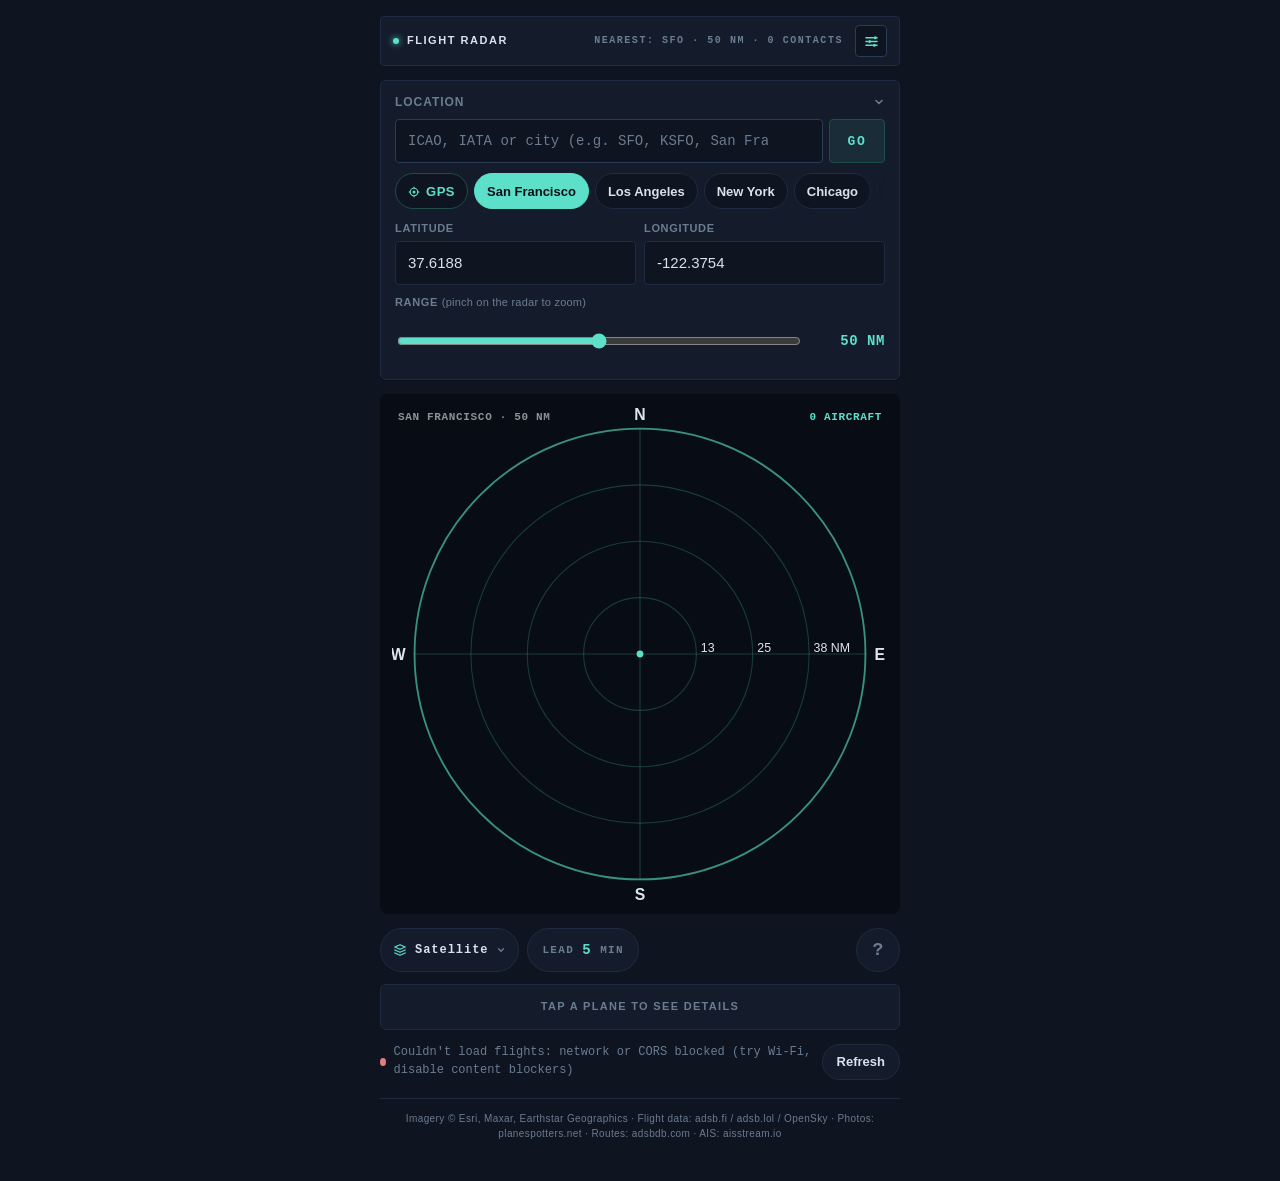
==== index.html @ 093e7295 "Lock viewport zoom on iOS Safari Add maximum-scale=1 and user-scalable=no to the viewport meta so iO" ====
<!doctype html>
<html lang="en">
<head>
  <meta charset="utf-8">
  <meta name="viewport" content="width=device-width, initial-scale=1, maximum-scale=1, user-scalable=no, viewport-fit=cover">
  <meta name="theme-color" content="#faf8f5">
  <meta name="apple-mobile-web-app-capable" content="yes">
  <meta name="apple-mobile-web-app-status-bar-style" content="default">
  <title>Flight Radar · Live ADS-B + AIS</title>
  <meta name="description" content="Dependency-free browser radar for live aircraft (ADS-B) and optional ship (AIS) traffic, rendered over satellite imagery. Mobile-first, no build step.">
  <link rel="stylesheet" href="app.css">
</head>
<body>
  <div id="previewBanner" class="preview-banner" hidden></div>
  <div class="app">
    <div class="tactical-strip">
      <span class="brand"><span class="dot" aria-hidden="true"></span>FLIGHT RADAR</span>
      <span class="readout" id="tacReadout">— · 0 NM · 0</span>
      <button type="button" id="settingsBtn" class="tac-icon" aria-label="Settings">
        <svg width="15" height="15" viewBox="0 0 16 16" fill="none" stroke="currentColor" stroke-width="1.4" stroke-linecap="round" aria-hidden="true">
          <line x1="2" y1="4" x2="10" y2="4"/>
          <line x1="13.5" y1="4" x2="14" y2="4"/>
          <circle cx="12" cy="4" r="1.6" fill="currentColor" stroke="none"/>
          <line x1="2" y1="8" x2="4" y2="8"/>
          <line x1="7.5" y1="8" x2="14" y2="8"/>
          <circle cx="6" cy="8" r="1.6" fill="currentColor" stroke="none"/>
          <line x1="2" y1="12" x2="9" y2="12"/>
          <line x1="12.5" y1="12" x2="14" y2="12"/>
          <circle cx="11" cy="12" r="1.6" fill="currentColor" stroke="none"/>
        </svg>
      </button>
    </div>
    <div id="settingsPanel" class="settings-panel" hidden>
      <h3>Settings</h3>
      <div class="setting-block">
        <label for="aisKeyInput">aisstream.io API key <span class="muted">(required for ship tracking)</span></label>
        <p class="setting-help">Ship tracking uses <a href="https://aisstream.io/apikeys" target="_blank" rel="noopener">aisstream.io</a>. Sign up (free, ~30 seconds), copy your key, and paste it here. The key is stored only in your browser (localStorage) and is only used to connect to aisstream directly.</p>
        <div class="setting-row">
          <input type="text" id="aisKeyInput" autocomplete="off" spellcheck="false" placeholder="Paste your aisstream.io key">
          <button type="button" id="aisKeySave" class="btn-primary">SAVE</button>
          <button type="button" id="aisKeyClear" class="btn-danger" hidden>CLEAR</button>
        </div>
        <div id="aisStatus" class="ais-status"></div>
        <div id="aisDiag" class="ais-diag" hidden></div>
        <p class="setting-help ais-diag-hint">If you see messages flowing but no ship markers, the subscribed bounding box may not match your map center — pan to a busy port (e.g. Rotterdam, Singapore, Houston) and wait ~30 s. aisstream's free tier only streams the bbox you subscribed to.</p>
      </div>
    </div>
    <div class="controls" id="controlsPanel">
      <button type="button" class="controls-header" id="controlsToggle" aria-expanded="true">
        <h2>Location</h2>
        <span class="chevron" aria-hidden="true">
          <svg width="12" height="12" viewBox="0 0 12 12" fill="none" stroke="currentColor" stroke-width="1.6" stroke-linecap="round" stroke-linejoin="round"><path d="M3 4.5l3 3 3-3"/></svg>
        </span>
      </button>
      <div class="controls-body" id="controlsBody">
      <div class="airport-search">
        <div class="airport-input-row">
          <div class="airport-input-wrap">
            <input type="search" id="airportInput" placeholder="ICAO, IATA or city (e.g. SFO, KSFO, San Francisco)" autocomplete="off" spellcheck="false" autocapitalize="characters">
            <button type="button" id="airportClear" class="apt-clear" hidden aria-label="Clear">×</button>
          </div>
          <button type="button" id="airportGo" class="apt-go">GO</button>
        </div>
        <div class="airport-dropdown" id="airportDropdown" hidden></div>
      </div>
      <div class="preset-row" id="presetRow"></div>
      <div class="coord-row">
        <div class="coord">
          <label for="latInput">Latitude</label>
          <input id="latInput" type="number" step="0.0001" min="-90" max="90" inputmode="decimal" autocomplete="off">
        </div>
        <div class="coord">
          <label for="lonInput">Longitude</label>
          <input id="lonInput" type="number" step="0.0001" min="-180" max="180" inputmode="decimal" autocomplete="off">
        </div>
      </div>
      <div class="range-row">
        <label for="rangeSlider">Range <span class="muted">(pinch on the radar to zoom)</span></label>
        <div class="range-slider-wrap">
          <input id="rangeSlider" type="range" min="0" max="100" step="1" value="50" aria-label="Radar range">
          <span class="range-val" id="rangeVal">50 NM</span>
        </div>
      </div>
      </div>
    </div>

    <div class="radar-card">
      <div class="radar-overlay">
        <span id="radarLoc">—</span>
        <span class="rcount"><span id="radarCount">0</span> aircraft</span>
      </div>
      <div class="radar-overlay tile-status-row"><span id="tileStatus" class="tile-status" hidden></span></div>
      <svg class="radar-svg" id="radar" viewBox="-110 -110 220 220" aria-label="Aircraft radar">
        <defs>
          <clipPath id="radarClip"><circle cx="0" cy="0" r="100"/></clipPath>
        </defs>
        <defs>
          <radialGradient id="vignetteGrad" cx="0" cy="0" r="155" gradientUnits="userSpaceOnUse">
            <stop offset="0" stop-color="#070c15" stop-opacity="0"/>
            <stop offset="0.645" stop-color="#070c15" stop-opacity="0"/>
            <stop offset="0.72" stop-color="#070c15" stop-opacity="0.45"/>
            <stop offset="1" stop-color="#070c15" stop-opacity="0.95"/>
          </radialGradient>
        </defs>
        <g id="tileLayer"></g>
        <g id="labelLayer"></g>
        <rect x="-110" y="-110" width="220" height="220" fill="url(#vignetteGrad)" style="pointer-events:none"/>
        <circle cx="0" cy="0" r="100" fill="none" stroke="var(--accent-dim)" stroke-width="0.8" style="pointer-events:none"/>
        <g id="radarGrid">
          <circle cx="0" cy="0" r="100" fill="none" stroke="var(--radar-ring)" stroke-width="0.8"/>
          <circle cx="0" cy="0" r="75" fill="none" stroke="var(--radar-grid)" stroke-width="0.5"/>
          <circle cx="0" cy="0" r="50" fill="none" stroke="var(--radar-grid)" stroke-width="0.5"/>
          <circle cx="0" cy="0" r="25" fill="none" stroke="var(--radar-grid)" stroke-width="0.5"/>
          <line x1="-100" y1="0" x2="100" y2="0" stroke="var(--radar-grid)" stroke-width="0.5"/>
          <line x1="0" y1="-100" x2="0" y2="100" stroke="var(--radar-grid)" stroke-width="0.5"/>
          <circle cx="0" cy="0" r="1.5" fill="var(--plane)"/>
          <text x="0" y="-104" text-anchor="middle" fill="var(--radar-label)" font-size="7" style="paint-order:stroke;stroke:rgba(7,12,21,0.85);stroke-width:1.2;stroke-linejoin:round" font-family="-apple-system, BlinkMacSystemFont, sans-serif" font-weight="700">N</text>
          <text x="104" y="2.5" text-anchor="start" fill="var(--radar-label)" font-size="7" style="paint-order:stroke;stroke:rgba(7,12,21,0.85);stroke-width:1.2;stroke-linejoin:round" font-family="-apple-system, BlinkMacSystemFont, sans-serif" font-weight="700">E</text>
          <text x="0" y="109" text-anchor="middle" fill="var(--radar-label)" font-size="7" style="paint-order:stroke;stroke:rgba(7,12,21,0.85);stroke-width:1.2;stroke-linejoin:round" font-family="-apple-system, BlinkMacSystemFont, sans-serif" font-weight="700">S</text>
          <text x="-104" y="2.5" text-anchor="end" fill="var(--radar-label)" font-size="7" style="paint-order:stroke;stroke:rgba(7,12,21,0.85);stroke-width:1.2;stroke-linejoin:round" font-family="-apple-system, BlinkMacSystemFont, sans-serif" font-weight="700">W</text>
          <text id="r1lbl" x="27" y="-1" fill="var(--radar-label)" font-size="5.5" style="paint-order:stroke;stroke:rgba(7,12,21,0.75);stroke-width:1;stroke-linejoin:round" font-family="-apple-system, BlinkMacSystemFont, sans-serif"></text>
          <text id="r2lbl" x="52" y="-1" fill="var(--radar-label)" font-size="5.5" style="paint-order:stroke;stroke:rgba(7,12,21,0.75);stroke-width:1;stroke-linejoin:round" font-family="-apple-system, BlinkMacSystemFont, sans-serif"></text>
          <text id="r3lbl" x="77" y="-1" fill="var(--radar-label)" font-size="5.5" style="paint-order:stroke;stroke:rgba(7,12,21,0.75);stroke-width:1;stroke-linejoin:round" font-family="-apple-system, BlinkMacSystemFont, sans-serif"></text>
        </g>
        <g id="trackLayer"></g>
        <g id="routeLayer"></g>
        <g id="vectorLayer"></g>
        <g id="planeLayer"></g>
        <g id="shipLayer"></g>
      </svg>
    </div>

    <div class="map-controls-row">
      <div class="map-layer-control" id="mapLayerControl">
        <button type="button" class="map-layer-pill" id="mapLayerPill" aria-expanded="false" aria-haspopup="listbox" aria-label="Map layer">
          <span class="mlp-icon" aria-hidden="true">
            <svg width="14" height="14" viewBox="0 0 16 16" fill="none" stroke="currentColor" stroke-width="1.4" stroke-linejoin="round" stroke-linecap="round"><path d="M2 4.6l6-2.6 6 2.6-6 2.6z"/><path d="M2 8l6 2.6 6-2.6"/><path d="M2 11.4l6 2.6 6-2.6"/></svg>
          </span>
          <span class="mlp-label" id="mapLayerLabel">Satellite</span>
          <span class="mlp-caret" aria-hidden="true">
            <svg width="10" height="10" viewBox="0 0 12 12" fill="none" stroke="currentColor" stroke-width="1.6" stroke-linecap="round" stroke-linejoin="round"><path d="M3 4.5l3 3 3-3"/></svg>
          </span>
        </button>
        <div class="map-layer-dropdown" id="mapLayerDropdown" hidden role="listbox">
          <button type="button" class="map-layer-option" data-map-layer="satellite" role="option">Satellite</button>
          <button type="button" class="map-layer-option" data-map-layer="sectional" role="option">VFR Sectional</button>
          <button type="button" class="map-layer-option" data-map-layer="vfr-terminal" role="option">VFR Terminal</button>
          <button type="button" class="map-layer-option" data-map-layer="ifr-low" role="option">IFR Low</button>
          <button type="button" class="map-layer-option" data-map-layer="ifr-high" role="option">IFR High</button>
        </div>
      </div>

      <div class="lead-pill" id="leadPill" data-state="collapsed">
        <button type="button" class="lp-collapsed" id="leadPillTrigger" aria-expanded="false" aria-label="Lead projection length">
          <span class="lp-kw">LEAD</span>
          <span class="lp-val" id="leadPillValue">1</span>
          <span class="lp-unit">MIN</span>
        </button>
        <div class="lp-expanded" id="leadPicker" role="group" aria-label="Lead projection length">
          <span class="lp-kw">LEAD</span>
          <button type="button" class="lp-opt sel-trend-btn" data-trend-min="1" aria-label="Lead 1 min">1</button>
          <button type="button" class="lp-opt sel-trend-btn" data-trend-min="2" aria-label="Lead 2 min">2</button>
          <button type="button" class="lp-opt sel-trend-btn" data-trend-min="5" aria-label="Lead 5 min">5</button>
          <span class="lp-unit">MIN</span>
        </div>
      </div>

      <button type="button" class="legend-icon" id="legendToggle" aria-expanded="false" aria-label="Toggle legend">?</button>
    </div>

    <div class="legend" id="legend">
      <div class="legend-body">
        <div class="lg-row"><span class="lg-swatch" style="background:#5ce0ca"></span><span class="lg-k">Trail</span><span class="lg-v">Actual flown path (up to ~1 hr of live + historical)</span></div>
        <div class="lg-row"><span class="lg-swatch" style="background:#6eff9a"></span><span class="lg-k">Lead</span><span class="lg-v">Projected position in 1 / 2 / 5 min at current speed &amp; heading · tap the LEAD pill below the radar to change</span></div>
        <div class="lg-row"><span class="lg-swatch dashed" style="color:#ff4ddb"></span><span class="lg-k">Route</span><span class="lg-v">Filed flight plan: origin → current → destination</span></div>
        <div class="lg-row lg-alt-row">
          <span class="lg-k">Altitude</span>
          <div class="lg-alt-samples">
            <div class="lg-alt-sample">
              <svg width="28" height="40" viewBox="-6 -6 12 24" aria-hidden="true">
                <polygon points="0,-4.2 3,4.2 0,2.6 -3,4.2" fill="#5ce0ca" stroke="rgba(7,12,21,0.95)" stroke-width="0.5" stroke-linejoin="round"/>
              </svg>
              <span>&lt; 10k ft</span>
            </div>
            <div class="lg-alt-sample">
              <svg width="28" height="40" viewBox="-6 -6 12 24" aria-hidden="true">
                <polygon points="0,-4.2 3,4.2 0,2.6 -3,4.2" fill="#5ce0ca" stroke="rgba(7,12,21,0.95)" stroke-width="0.5" stroke-linejoin="round"/>
                <polyline points="-1.8,5.1 0,4.2 1.8,5.1" fill="none" stroke="rgba(7,12,21,0.95)" stroke-width="1.4" stroke-linecap="round" stroke-linejoin="round"/>
                <polyline points="-1.8,5.1 0,4.2 1.8,5.1" fill="none" stroke="#5ce0ca" stroke-width="0.7" stroke-linecap="round" stroke-linejoin="round"/>
              </svg>
              <span>10–20k ft</span>
            </div>
            <div class="lg-alt-sample">
              <svg width="28" height="40" viewBox="-6 -6 12 24" aria-hidden="true">
                <polygon points="0,-4.2 3,4.2 0,2.6 -3,4.2" fill="#5ce0ca" stroke="rgba(7,12,21,0.95)" stroke-width="0.5" stroke-linejoin="round"/>
                <polyline points="-1.8,5.1 0,4.2 1.8,5.1" fill="none" stroke="rgba(7,12,21,0.95)" stroke-width="1.4" stroke-linecap="round" stroke-linejoin="round"/>
                <polyline points="-1.8,5.1 0,4.2 1.8,5.1" fill="none" stroke="#5ce0ca" stroke-width="0.7" stroke-linecap="round" stroke-linejoin="round"/>
                <polyline points="-1.8,6.5 0,5.6 1.8,6.5" fill="none" stroke="rgba(7,12,21,0.95)" stroke-width="1.4" stroke-linecap="round" stroke-linejoin="round"/>
                <polyline points="-1.8,6.5 0,5.6 1.8,6.5" fill="none" stroke="#5ce0ca" stroke-width="0.7" stroke-linecap="round" stroke-linejoin="round"/>
              </svg>
              <span>20–30k ft</span>
            </div>
            <div class="lg-alt-sample">
              <svg width="28" height="40" viewBox="-6 -6 12 24" aria-hidden="true">
                <polygon points="0,-4.2 3,4.2 0,2.6 -3,4.2" fill="#5ce0ca" stroke="rgba(7,12,21,0.95)" stroke-width="0.5" stroke-linejoin="round"/>
                <polyline points="-1.8,5.1 0,4.2 1.8,5.1" fill="none" stroke="rgba(7,12,21,0.95)" stroke-width="1.4" stroke-linecap="round" stroke-linejoin="round"/>
                <polyline points="-1.8,5.1 0,4.2 1.8,5.1" fill="none" stroke="#5ce0ca" stroke-width="0.7" stroke-linecap="round" stroke-linejoin="round"/>
                <polyline points="-1.8,6.5 0,5.6 1.8,6.5" fill="none" stroke="rgba(7,12,21,0.95)" stroke-width="1.4" stroke-linecap="round" stroke-linejoin="round"/>
                <polyline points="-1.8,6.5 0,5.6 1.8,6.5" fill="none" stroke="#5ce0ca" stroke-width="0.7" stroke-linecap="round" stroke-linejoin="round"/>
                <polyline points="-1.8,7.9 0,7.0 1.8,7.9" fill="none" stroke="rgba(7,12,21,0.95)" stroke-width="1.4" stroke-linecap="round" stroke-linejoin="round"/>
                <polyline points="-1.8,7.9 0,7.0 1.8,7.9" fill="none" stroke="#5ce0ca" stroke-width="0.7" stroke-linecap="round" stroke-linejoin="round"/>
              </svg>
              <span>30–40k ft</span>
            </div>
            <div class="lg-alt-sample">
              <svg width="28" height="40" viewBox="-6 -6 12 24" aria-hidden="true">
                <polygon points="0,-4.2 3,4.2 0,2.6 -3,4.2" fill="#5ce0ca" stroke="rgba(7,12,21,0.95)" stroke-width="0.5" stroke-linejoin="round"/>
                <polyline points="-1.8,5.1 0,4.2 1.8,5.1" fill="none" stroke="rgba(7,12,21,0.95)" stroke-width="1.4" stroke-linecap="round" stroke-linejoin="round"/>
                <polyline points="-1.8,5.1 0,4.2 1.8,5.1" fill="none" stroke="#5ce0ca" stroke-width="0.7" stroke-linecap="round" stroke-linejoin="round"/>
                <polyline points="-1.8,6.5 0,5.6 1.8,6.5" fill="none" stroke="rgba(7,12,21,0.95)" stroke-width="1.4" stroke-linecap="round" stroke-linejoin="round"/>
                <polyline points="-1.8,6.5 0,5.6 1.8,6.5" fill="none" stroke="#5ce0ca" stroke-width="0.7" stroke-linecap="round" stroke-linejoin="round"/>
                <polyline points="-1.8,7.9 0,7.0 1.8,7.9" fill="none" stroke="rgba(7,12,21,0.95)" stroke-width="1.4" stroke-linecap="round" stroke-linejoin="round"/>
                <polyline points="-1.8,7.9 0,7.0 1.8,7.9" fill="none" stroke="#5ce0ca" stroke-width="0.7" stroke-linecap="round" stroke-linejoin="round"/>
                <polyline points="-1.8,9.3 0,8.4 1.8,9.3" fill="none" stroke="rgba(7,12,21,0.95)" stroke-width="1.4" stroke-linecap="round" stroke-linejoin="round"/>
                <polyline points="-1.8,9.3 0,8.4 1.8,9.3" fill="none" stroke="#5ce0ca" stroke-width="0.7" stroke-linecap="round" stroke-linejoin="round"/>
              </svg>
              <span>40k+ ft</span>
            </div>
          </div>
        </div>
        <div class="lg-row"><span class="lg-swatch dot" style="background:#f0c674"></span><span class="lg-k">Selected</span><span class="lg-v">Gold fill + gold halo marks the selected contact</span></div>
        <div class="lg-row"><span class="lg-swatch dot" style="background:#ff5a5a"></span><span class="lg-k">Emergency</span><span class="lg-v">Red fill + pulsing red halo: squawk 7500 / 7600 / 7700</span></div>
        <div class="lg-row"><span class="lg-swatch dot" style="background:#ff9e4a"></span><span class="lg-k">Military</span><span class="lg-v">Orange fill: flagged military / notable callsign</span></div>
        <div class="lg-row"><span class="lg-swatch dot" style="background:#ffb347"></span><span class="lg-k">Ship</span><span class="lg-v">Amber hull: AIS vessel</span></div>
      </div>
    </div>

    <div class="selected-card" id="selectedCard">
      <div class="sel-empty">Tap a plane to see details</div>
    </div>

    <div class="status-row">
      <div class="left">
        <span class="dot-live" id="liveDot"></span>
        <span id="statusText">Loading…</span>
      </div>
      <button class="refresh-btn" id="refreshBtn" type="button">Refresh</button>
    </div>

    <div id="listControls" class="list-controls"></div>
    <div id="listContainer"></div>

    <footer class="page-footer">Imagery © Esri, Maxar, Earthstar Geographics · Flight data: adsb.fi / adsb.lol / OpenSky · Photos: planespotters.net · Routes: adsbdb.com · AIS: aisstream.io</footer>
  </div>

  <script async src="airports.js"></script>
  <script src="app.js"></script>
</body>
</html>
---- app.css ----
:root {
      --bg: #0e1420;
      --surface: #141c2b;
      --surface-2: #1a2334;
      --text: #d8e1ec;
      --muted: #6b7c91;
      --border: #1f2b40;
      --border-2: #2a3b56;
      --accent: #5ce0ca;
      --accent-dim: #1f4d47;
      --accent-soft: rgba(92, 224, 202, 0.08);
      --shadow: 0 1px 0 rgba(0, 0, 0, 0.2);
      --radar-bg: #070c15;
      --radar-ring: rgba(92, 224, 202, 0.45);
      --radar-grid: rgba(92, 224, 202, 0.22);
      --radar-label: rgba(240, 248, 255, 0.92);
      --plane: #5ce0ca;
      --plane-selected: #f0c674;
      --plane-ground: #6b7c91;
      --danger: #e37d7d;
      --warn: #d9b04a;
      --mono: ui-monospace, "SF Mono", Menlo, Consolas, "Liberation Mono", monospace;
      --sans: -apple-system, BlinkMacSystemFont, "SF Pro Text", "Segoe UI", Roboto, sans-serif;
    }

    * { box-sizing: border-box; }
    html, body { margin: 0; padding: 0; }

    .preview-banner {
      background: #2d6e3e;
      color: #eaf7ee;
      font-family: var(--mono);
      font-size: 11px;
      font-weight: 700;
      letter-spacing: 0.18em;
      text-transform: uppercase;
      text-align: center;
      padding: 7px 12px calc(7px + env(safe-area-inset-top)) 12px;
      margin-top: calc(-1 * env(safe-area-inset-top));
      position: sticky;
      top: 0;
      z-index: 100;
      border-bottom: 1px solid #4fa366;
    }
    .preview-banner a { color: #b9e8c6; text-decoration: underline; }

    body {
      font-family: var(--sans);
      background: var(--bg);
      color: var(--text);
      -webkit-font-smoothing: antialiased;
      line-height: 1.45;
      min-height: 100vh;
    }
    .mono, input[inputmode="decimal"], .pr-call, .pr-dist, .pr-sub,
    .sel-call, .sel-reg, .sel-cell .v, .range-val, #statusText,
    .radar-overlay, .tactical-strip .readout {
      font-family: var(--mono);
      font-variant-numeric: tabular-nums;
    }

    .app {
      max-width: 560px;
      margin: 0 auto;
      padding: calc(16px + env(safe-area-inset-top)) 20px calc(40px + env(safe-area-inset-bottom));
    }

    .tactical-strip {
      display: flex;
      align-items: center;
      justify-content: space-between;
      gap: 12px;
      padding: 8px 12px;
      margin-bottom: 14px;
      border: 1px solid var(--border);
      background: var(--surface);
      border-radius: 4px;
      font-size: 11px;
      letter-spacing: 0.14em;
      text-transform: uppercase;
      font-weight: 700;
    }
    .tactical-strip .brand { color: var(--text); display: flex; align-items: center; gap: 8px; }
    .tactical-strip .brand .dot { width: 6px; height: 6px; border-radius: 50%; background: var(--accent); box-shadow: 0 0 6px var(--accent); animation: pulseDot 1.8s infinite; }
    .tactical-strip .readout { color: var(--muted); font-weight: 600; white-space: nowrap; overflow: hidden; text-overflow: ellipsis; flex: 1; text-align: right; font-size: 10px; }
    .tac-icon {
      flex: 0 0 auto;
      width: 32px; height: 32px;
      border: 1px solid var(--border-2);
      background: var(--bg);
      color: var(--accent);
      border-radius: 4px;
      font-size: 16px;
      cursor: pointer;
      -webkit-tap-highlight-color: transparent;
      display: inline-flex;
      align-items: center;
      justify-content: center;
      padding: 0;
    }
    .tac-icon:active { background: var(--accent-soft); }
    .settings-panel {
      background: var(--surface);
      border: 1px solid var(--border);
      border-radius: 6px;
      padding: 14px;
      margin-bottom: 14px;
    }
    .settings-panel h3 { margin: 0 0 10px; font-size: 13px; letter-spacing: 0.12em; text-transform: uppercase; color: var(--muted); font-weight: 700; }
    .setting-block label { display: block; font-size: 12px; color: var(--text); margin-bottom: 6px; font-weight: 600; }
    .setting-block label .muted { color: var(--muted); font-weight: 400; }
    .setting-help { margin: 0 0 10px; font-size: 12px; color: var(--muted); line-height: 1.5; }
    .setting-help a { color: var(--accent); }
    .setting-row { display: flex; gap: 6px; margin-bottom: 8px; }
    .setting-row input {
      flex: 1;
      min-width: 0;
      min-height: 44px;
      padding: 10px 12px;
      border: 1px solid var(--border-2);
      border-radius: 4px;
      background: var(--bg);
      color: var(--text);
      font-family: var(--mono);
      font-size: 13px;
    }
    .btn-primary {
      min-height: 44px;
      padding: 0 14px;
      border: 1px solid var(--accent);
      background: var(--accent);
      color: #0a1018;
      border-radius: 4px;
      font-family: var(--mono);
      font-weight: 700;
      font-size: 13px;
      letter-spacing: 0.1em;
      cursor: pointer;
      -webkit-tap-highlight-color: transparent;
    }
    .btn-danger {
      min-height: 44px;
      padding: 0 14px;
      border: 1px solid var(--danger);
      background: transparent;
      color: var(--danger);
      border-radius: 4px;
      font-family: var(--mono);
      font-weight: 700;
      font-size: 13px;
      letter-spacing: 0.1em;
      cursor: pointer;
      -webkit-tap-highlight-color: transparent;
    }
    .ais-status { font-size: 11px; color: var(--muted); letter-spacing: 0.08em; text-transform: uppercase; font-weight: 700; margin-top: 4px; }
    .ais-status.ok { color: var(--accent); }
    .ais-status.err { color: var(--danger); }
    .ais-status.warn { color: var(--warn); }
    .ais-diag {
      margin-top: 6px;
      padding: 6px 8px;
      background: var(--surface-2);
      border: 1px dashed var(--border);
      border-radius: 4px;
      font-family: var(--mono);
      font-size: 10px;
      color: var(--text);
      line-height: 1.5;
      white-space: pre-wrap;
    }
    .ais-diag-hint { margin-top: 6px !important; font-size: 11px; }

    .ships-hint {
      background: var(--surface);
      border: 1px dashed var(--border-2);
      border-radius: 6px;
      padding: 10px 12px;
      margin-bottom: 8px;
      color: var(--muted);
      font-size: 11px;
      letter-spacing: 0.1em;
      text-transform: uppercase;
      font-weight: 700;
      text-align: center;
    }
    @keyframes pulseDot {
      0%, 100% { opacity: 1; }
      50% { opacity: 0.35; }
    }

    .controls {
      background: var(--surface);
      border: 1px solid var(--border);
      border-radius: 6px;
      padding: 14px;
      box-shadow: var(--shadow);
      margin-bottom: 14px;
    }
    .controls-header {
      display: flex;
      align-items: center;
      justify-content: space-between;
      width: 100%;
      background: transparent;
      border: none;
      padding: 0;
      margin: 0 0 10px;
      cursor: pointer;
      color: var(--muted);
      -webkit-tap-highlight-color: transparent;
    }
    .controls-header:hover { color: var(--text); }
    .controls h2 {
      margin: 0;
      font-size: 12px;
      color: inherit;
      text-transform: uppercase;
      letter-spacing: 0.08em;
      font-weight: 600;
    }
    .chevron {
      display: inline-flex;
      align-items: center;
      color: inherit;
      transition: transform 180ms ease;
    }
    .controls.collapsed .chevron { transform: rotate(-90deg); }
    .controls.collapsed .controls-header { margin-bottom: 0; }
    .controls.collapsed .controls-body { display: none; }
    .airport-search {
      position: relative;
      margin-bottom: 10px;
    }
    .airport-input-row {
      display: flex;
      gap: 6px;
    }
    .airport-input-wrap {
      position: relative;
      flex: 1;
      min-width: 0;
      display: flex;
    }
    .apt-clear {
      position: absolute;
      right: 4px;
      top: 50%;
      transform: translateY(-50%);
      width: 32px;
      height: 32px;
      border: none;
      background: transparent;
      color: var(--muted);
      font-size: 20px;
      font-weight: 700;
      cursor: pointer;
      border-radius: 4px;
      -webkit-tap-highlight-color: transparent;
    }
    .apt-clear:active { background: var(--surface-2); color: var(--text); }
    .apt-item.highlighted { background: var(--accent-soft); }
    #airportInput {
      flex: 1;
      min-width: 0;
      min-height: 44px;
      padding: 10px 40px 10px 12px;
      border: 1px solid var(--border-2);
      border-radius: 4px;
      background: var(--bg);
      color: var(--text);
      font-family: var(--mono);
      font-size: 14px;
      letter-spacing: 0.04em;
      -webkit-appearance: none;
    }
    .apt-go {
      flex: 0 0 auto;
      min-width: 56px;
      min-height: 44px;
      padding: 0 14px;
      border: 1px solid var(--accent-dim);
      border-radius: 4px;
      background: var(--accent-soft);
      color: var(--accent);
      font-family: var(--mono);
      font-weight: 700;
      font-size: 13px;
      letter-spacing: 0.14em;
      cursor: pointer;
      -webkit-tap-highlight-color: transparent;
    }
    .apt-go:active { background: var(--accent); color: #0a1018; }
    #airportInput::placeholder { color: var(--muted); letter-spacing: 0; text-transform: none; }
    #airportInput:focus { outline: 1px solid var(--accent); outline-offset: -1px; border-color: var(--accent); }
    .airport-dropdown {
      position: absolute;
      top: 100%;
      left: 0; right: 0;
      margin-top: 4px;
      background: var(--surface-2);
      border: 1px solid var(--border-2);
      border-radius: 4px;
      max-height: 280px;
      overflow-y: auto;
      z-index: 30;
      box-shadow: 0 10px 24px rgba(0, 0, 0, 0.45);
    }
    .apt-item {
      display: flex;
      align-items: center;
      gap: 10px;
      padding: 10px 12px;
      min-height: 44px;
      cursor: pointer;
      border-bottom: 1px solid var(--border);
      -webkit-tap-highlight-color: transparent;
    }
    .apt-item:last-child { border-bottom: none; }
    .apt-item:active { background: var(--accent-soft); }
    .apt-code {
      font-family: var(--mono);
      font-weight: 700;
      color: var(--accent);
      font-size: 13px;
      min-width: 44px;
      letter-spacing: 0.06em;
    }
    .apt-name {
      font-size: 13px;
      color: var(--text);
      white-space: nowrap;
      overflow: hidden;
      text-overflow: ellipsis;
    }
    .preset-row {
      display: flex;
      flex-wrap: nowrap;
      gap: 6px;
      margin-bottom: 12px;
      overflow-x: auto;
      overflow-y: hidden;
      -webkit-overflow-scrolling: touch;
      scroll-snap-type: x proximity;
      scrollbar-width: none;
      /* Edge-fade overflow hint. --ov-l / --ov-r are toggled by
         installOverflowHints() in app.js: 0 = at that edge,
         1 = content continues past that edge. */
      --ov-l: 0;
      --ov-r: 0;
      -webkit-mask-image: linear-gradient(
        to right,
        rgba(0,0,0, calc(1 - var(--ov-l))) 0,
        #000 24px,
        #000 calc(100% - 24px),
        rgba(0,0,0, calc(1 - var(--ov-r))) 100%
      );
              mask-image: linear-gradient(
        to right,
        rgba(0,0,0, calc(1 - var(--ov-l))) 0,
        #000 24px,
        #000 calc(100% - 24px),
        rgba(0,0,0, calc(1 - var(--ov-r))) 100%
      );
    }
    .preset-row::-webkit-scrollbar { display: none; }
    .preset-row > * { flex: 0 0 auto; scroll-snap-align: start; }
    .preset {
      min-height: 36px;
      padding: 7px 12px;
      border-radius: 999px;
      border: 1px solid var(--border);
      background: var(--bg);
      color: var(--text);
      font-size: 13px;
      font-weight: 600;
      cursor: pointer;
      font-family: inherit;
      -webkit-tap-highlight-color: transparent;
      transition: background 160ms ease, border-color 160ms ease, color 160ms ease;
    }
    .preset.active {
      background: var(--accent);
      border-color: var(--accent);
      color: #0a1018;
    }
    .preset-geo {
      color: var(--accent);
      border-color: var(--accent-dim);
      font-weight: 700;
      letter-spacing: 0.04em;
    }
    .preset-geo:hover { background: var(--accent-soft); }
    .preset:active { transform: scale(0.97); }

    .coord-row {
      display: grid;
      grid-template-columns: 1fr 1fr;
      gap: 8px;
      margin-bottom: 10px;
    }
    .coord {
      display: flex;
      flex-direction: column;
      gap: 4px;
    }
    .coord label {
      font-size: 11px;
      color: var(--muted);
      text-transform: uppercase;
      letter-spacing: 0.06em;
      font-weight: 600;
    }
    .coord input {
      min-height: 44px;
      padding: 10px 12px;
      font-size: 15px;
      border: 1px solid var(--border);
      border-radius: 4px;
      background: var(--bg);
      color: var(--text);
      font-family: inherit;
      font-variant-numeric: tabular-nums;
    }
    .coord input:focus {
      outline: 2px solid var(--accent);
      outline-offset: -1px;
    }

    .range-row {
      display: flex;
      flex-direction: column;
      gap: 6px;
    }
    .range-row label {
      font-size: 11px;
      color: var(--muted);
      text-transform: uppercase;
      letter-spacing: 0.06em;
      font-weight: 600;
    }
    .range-row label .muted { color: var(--muted); font-weight: 400; text-transform: none; letter-spacing: 0.02em; }
    .range-slider-wrap {
      display: flex;
      align-items: center;
      gap: 10px;
    }
    #rangeSlider {
      flex: 1;
      min-height: 44px;
      accent-color: var(--accent);
    }
    .range-val {
      flex: 0 0 auto;
      min-width: 72px;
      text-align: right;
      font-family: var(--mono);
      font-weight: 700;
      font-size: 14px;
      color: var(--accent);
      letter-spacing: 0.04em;
    }

    .radar-card {
      background: var(--radar-bg);
      border-radius: 8px;
      padding: 12px;
      margin-bottom: 14px;
      position: relative;
      overflow: hidden;
    }
    .radar-svg {
      width: 100%;
      height: auto;
      display: block;
      touch-action: none;
      cursor: grab;
    }
    .radar-svg:active { cursor: grabbing; }
    #tileLayer image, #labelLayer image {
      opacity: 0;
      transition: opacity 220ms ease;
      image-rendering: auto;
      image-rendering: -webkit-optimize-contrast;
    }
    #tileLayer image.ready, #labelLayer image.ready { opacity: 1; }
    #tileLayer image { image-rendering: auto; }
    #labelLayer image { image-rendering: auto; }
    .page-footer {
      margin-top: 18px;
      padding-top: 12px;
      border-top: 1px solid var(--border);
      color: var(--muted);
      font-size: 10px;
      line-height: 1.5;
      text-align: center;
      letter-spacing: 0.04em;
    }
    .radar-overlay {
      position: absolute;
      top: 16px; left: 18px; right: 18px;
      display: flex;
      justify-content: space-between;
      font-size: 11px;
      color: rgba(255, 255, 255, 0.55);
      font-weight: 600;
      letter-spacing: 0.06em;
      text-transform: uppercase;
      pointer-events: none;
    }
    .radar-overlay .rcount { color: var(--plane); }
    /* Second row of the radar overlay: tile-load diagnostic banner.
       Hidden when the satellite layer is active or when tiles load cleanly;
       appears when a chart layer is selected and tiles are failing. */
    .radar-overlay.tile-status-row {
      top: 36px;
      justify-content: flex-start;
      pointer-events: none;
    }
    .tile-status {
      display: inline-block;
      padding: 4px 8px;
      border-radius: 4px;
      background: rgba(7, 12, 21, 0.8);
      font-family: var(--mono);
      font-size: 10px;
      font-weight: 700;
      letter-spacing: 0.08em;
      color: var(--accent);
      max-width: calc(100% - 36px);
      white-space: nowrap;
      overflow: hidden;
      text-overflow: ellipsis;
    }
    .tile-status[hidden] { display: none !important; }
    .tile-status:empty { display: none !important; }
    .tile-status.err {
      background: rgba(227, 125, 125, 0.16);
      border: 1px solid var(--danger);
      color: #f3b3b3;
      /* Parent .radar-overlay has pointer-events:none (so the radar behind
         stays pannable); re-enable here so the red banner is tappable for
         the copy-to-clipboard diagnostic action. */
      pointer-events: auto;
      cursor: pointer;
      -webkit-tap-highlight-color: rgba(227, 125, 125, 0.35);
    }
    .tile-status.err:active {
      background: rgba(227, 125, 125, 0.28);
    }

    .selected-card {
      background: var(--surface);
      border: 1px solid var(--border);
      border-radius: 6px;
      padding: 14px;
      box-shadow: var(--shadow);
      margin-bottom: 14px;
      transition: padding 180ms ease;
      position: relative;
    }
    .sel-close {
      position: absolute;
      top: 6px;
      right: 6px;
      width: 44px;
      height: 44px;
      display: flex;
      align-items: center;
      justify-content: center;
      background: transparent;
      border: none;
      color: var(--muted);
      font-family: var(--mono);
      font-size: 18px;
      font-weight: 600;
      line-height: 1;
      cursor: pointer;
      border-radius: 4px;
      -webkit-tap-highlight-color: transparent;
    }
    .sel-close:hover, .sel-close:active {
      color: var(--text);
      background: var(--surface-2);
    }
    .selected-card.is-empty {
      padding: 8px 12px;
      background: transparent;
      border-style: dashed;
    }
    .sel-empty {
      color: var(--muted);
      font-size: 11px;
      letter-spacing: 0.12em;
      text-transform: uppercase;
      font-weight: 600;
      text-align: center;
    }
    .sel-head {
      display: flex;
      flex-direction: column;
      gap: 2px;
      margin-bottom: 4px;
    }
    /* Top strip of the plane card: TRACK status on the left, ✕ close button
       on the right, aligned on the same row. Replaces the old absolute-
       positioned close button for the plane card (ship + placeholder cards
       still use the absolute variant). */
    .sel-top-row {
      display: flex;
      align-items: center;
      justify-content: space-between;
      gap: 10px;
      margin-bottom: 2px;
    }
    .sel-top-row .sel-close {
      position: relative;
      top: auto;
      right: auto;
      width: 28px;
      height: 28px;
      font-size: 15px;
      flex: 0 0 auto;
      /* Compact visual button but the ::before pseudo expands the hit
         region back out to 44 CSS px so the tap target still meets the
         mobile-first minimum. */
    }
    .sel-top-row .sel-close::before {
      content: "";
      position: absolute;
      inset: -8px;
    }
    .sel-top-row .loading-row { flex: 1; min-width: 0; }
    .sel-head-row {
      display: flex;
      align-items: center;
      justify-content: space-between;
      gap: 10px;
      min-height: 32px;
    }
    .sel-call {
      font-size: 18px;
      font-weight: 700;
      letter-spacing: 0.02em;
      font-variant-numeric: tabular-nums;
    }
    .sel-reg {
      font-size: 12px;
      color: var(--muted);
      font-variant-numeric: tabular-nums;
    }
    .sel-alert {
      margin-top: 8px;
      padding: 6px 10px;
      border-radius: 4px;
      font-family: var(--mono);
      font-weight: 700;
      font-size: 11px;
      letter-spacing: 0.14em;
      text-align: center;
    }
    .sel-alert.emerg { background: rgba(255, 90, 90, 0.14); border: 1px solid #ff5a5a; color: #ff9a9a; }
    .sel-alert.mil { background: rgba(255, 158, 74, 0.14); border: 1px solid #ff9e4a; color: #ffbb80; }
    .sel-alert.notable { background: rgba(92, 224, 202, 0.1); border: 1px solid var(--accent); color: var(--accent); }
    .sel-alert.warn { background: rgba(227, 125, 125, 0.12); border: 1px solid var(--danger); color: #f3b3b3; }

    .loading-row {
      display: flex;
      flex-wrap: wrap;
      gap: 4px 12px;
      margin-bottom: 8px;
      font-family: var(--mono);
      font-size: 10px;
      letter-spacing: 0.08em;
      text-transform: uppercase;
      color: var(--muted);
    }
    .ld-seg { display: inline-flex; align-items: center; gap: 4px; }
    .ld-seg.loading .ld-v { color: var(--accent); }
    .ld-seg .ld-k { color: var(--muted); font-weight: 700; }
    .ld-seg .ld-v { color: var(--text); font-weight: 600; }
    .ld-dot {
      width: 6px; height: 6px; border-radius: 50%;
      background: var(--accent);
      animation: ldPulse 1.4s ease-in-out infinite;
    }
    @keyframes ldPulse {
      0%, 100% { opacity: 1; transform: scale(1); }
      50% { opacity: 0.3; transform: scale(0.7); }
    }

    .sel-chips {
      display: flex;
      flex-wrap: wrap;
      gap: 6px;
      margin: 6px 0 2px;
    }
    .sel-chip {
      padding: 3px 8px;
      border-radius: 3px;
      font-family: var(--mono);
      font-weight: 700;
      font-size: 10px;
      letter-spacing: 0.1em;
      border: 1px solid var(--border-2);
      background: var(--surface-2);
      color: var(--text);
    }
    .sel-chip.warn {
      background: rgba(255, 158, 74, 0.14);
      border-color: #ff9e4a;
      color: #ffbb80;
    }
    /* Tappable variant for control chips (e.g. TREND length cycler). Kept at
       44 CSS px min-height so the tap target meets the project's mobile-first
       requirement; visual size is controlled by padding + font-size. */
    button.sel-chip {
      cursor: pointer;
      min-height: 44px;
      padding: 0 12px;
      -webkit-tap-highlight-color: transparent;
    }
    /* Inline variant lives inside sel-head-row next to the callsign. Visually
       compact via negative vertical padding but preserves the 44 px tap target
       via invisible padding — pseudo-element expands the hit region. */
    button.sel-chip.sel-chip-inline {
      min-height: 0;
      padding: 6px 10px;
      position: relative;
    }
    button.sel-chip.sel-chip-inline::before {
      content: "";
      position: absolute;
      inset: -8px;
    }
    button.sel-chip:hover, button.sel-chip:active {
      background: var(--accent-soft);
      border-color: var(--accent-dim);
      color: var(--accent);
    }

    /* TREND segmented picker — three pill buttons bookended by "TREND … MIN"
       labels. Replaces the single cycle chip so the three options are
       visible at once and one tap selects directly. Each button keeps a
       44 CSS px tap target via an expanded ::before hit region. */
    .sel-trend-seg {
      display: inline-flex;
      align-items: center;
      gap: 6px;
      padding: 6px 10px;
      border: 1px solid var(--border-2);
      border-radius: 5px;
      background: var(--surface-2);
      font-family: var(--mono);
      font-weight: 700;
      font-size: 12px;
      letter-spacing: 0.1em;
    }
    .sel-trend-label, .sel-trend-unit {
      color: var(--muted);
    }
    .sel-trend-btn {
      position: relative;
      min-width: 30px;
      padding: 7px 10px;
      border: 1px solid var(--border-2);
      background: var(--bg);
      color: var(--text);
      font-family: inherit;
      font-weight: inherit;
      font-size: inherit;
      letter-spacing: inherit;
      border-radius: 3px;
      cursor: pointer;
      -webkit-tap-highlight-color: transparent;
    }
    .sel-trend-btn::before {
      content: "";
      position: absolute;
      inset: -8px -4px;
    }
    .sel-trend-btn.active {
      background: var(--accent);
      border-color: var(--accent);
      color: #0a1018;
    }

    /* Below-radar control row — Map Layer pill (left), LEAD pill (middle),
       Legend "?" icon (right). Single line; never wraps. All controls
       match 44 CSS px height for tap-target parity. */
    .map-controls-row {
      position: relative;
      display: flex;
      align-items: center;
      gap: 8px;
      margin: 8px 0 12px;
      min-height: 44px;
    }

    /* Map Layer control: pill + anchored dropdown */
    .map-layer-control { position: relative; flex: 0 0 auto; }
    .map-layer-pill {
      display: inline-flex;
      align-items: center;
      gap: 8px;
      padding: 0 12px;
      min-height: 44px;
      max-width: 170px;
      background: var(--surface);
      color: var(--text);
      border: 1px solid var(--border);
      border-radius: 22px;
      font-family: var(--mono);
      font-weight: 700;
      font-size: 12px;
      letter-spacing: 0.08em;
      cursor: pointer;
      -webkit-tap-highlight-color: transparent;
    }
    .map-layer-pill .mlp-icon { display: inline-flex; color: var(--accent); }
    .map-layer-pill .mlp-label {
      white-space: nowrap;
      overflow: hidden;
      text-overflow: ellipsis;
    }
    .map-layer-pill .mlp-caret {
      display: inline-flex;
      color: var(--muted);
      transition: transform 180ms ease;
    }
    .map-layer-pill[aria-expanded="true"] .mlp-caret { transform: rotate(180deg); }
    .map-layer-dropdown {
      position: absolute;
      top: calc(100% + 6px);
      left: 0;
      min-width: 200px;
      padding: 6px;
      background: var(--surface);
      border: 1px solid var(--border);
      border-radius: 8px;
      box-shadow: 0 8px 24px rgba(0, 0, 0, 0.5);
      z-index: 20;
      display: flex;
      flex-direction: column;
      gap: 2px;
    }
    .map-layer-dropdown[hidden] { display: none; }
    .map-layer-option {
      position: relative;
      display: block;
      width: 100%;
      padding: 10px 12px;
      background: transparent;
      border: 1px solid transparent;
      color: var(--text);
      font-family: var(--mono);
      font-weight: 700;
      font-size: 12px;
      letter-spacing: 0.08em;
      text-align: left;
      border-radius: 4px;
      cursor: pointer;
      -webkit-tap-highlight-color: transparent;
    }
    .map-layer-option:hover, .map-layer-option:focus {
      background: var(--surface-2);
      outline: none;
    }
    .map-layer-option.active {
      background: var(--accent);
      color: #0a1018;
    }

    /* INOP sticker overlay — Dymo-style embossed label tape. Black plastic
       strip with raised white characters, slightly smaller than the row
       underneath so the button rim shows (reinforces "this is a real
       button, we just put a sticker on it"), and tilted at slightly
       different angles per chart option to suggest a human hand-applying
       each label rather than a machine stamp. pointer-events:none so the
       row below still takes taps and triggers the diagnostic banner.
       .inop is added/removed dynamically by updateInopStickers() in
       app.js based on whether the radar center sits inside FAA's
       coverage bbox. */
    .map-layer-option.inop { opacity: 0.92; }
    .map-layer-option.inop::after {
      content: "INOP";
      position: absolute;
      inset: 8px 22px;
      display: flex;
      align-items: center;
      justify-content: center;
      background:
        linear-gradient(180deg,
          #1d1d1f 0%,
          #121214 45%,
          #09090b 100%);
      color: #f1f1f3;
      font-family: var(--mono);
      font-weight: 700;
      font-size: 13px;
      letter-spacing: 0.4em;
      text-indent: 0.4em;
      text-transform: uppercase;
      border-radius: 3px;
      box-shadow:
        inset 0 1px 0 rgba(255, 255, 255, 0.1),
        inset 0 -1px 0 rgba(0, 0, 0, 0.85),
        inset 0 0 0 1px rgba(0, 0, 0, 0.6),
        0 2px 3px rgba(0, 0, 0, 0.55),
        0 5px 10px rgba(0, 0, 0, 0.3);
      text-shadow:
        0 -1px 0 rgba(0, 0, 0, 0.85),
        0 1px 0 rgba(255, 255, 255, 0.35),
        0 2px 1px rgba(0, 0, 0, 0.4);
      pointer-events: none;
      transform: rotate(-2deg);
    }
    /* Three distinct slants so the stickers read as hand-applied, not
       machine-stamped. All kept within ±4°. IFR Low : IFR High
       magnitudes sit at ~golden ratio (4 : 2.5 ≈ 1.6 : 1) in opposite
       directions — pleasing asymmetry without looking deliberate. */
    .map-layer-option.inop[data-map-layer="sectional"]::after     { transform: rotate(-3deg); }
    .map-layer-option.inop[data-map-layer="vfr-terminal"]::after  { transform: rotate(1.5deg); }
    .map-layer-option.inop[data-map-layer="ifr-low"]::after       { transform: rotate(4deg); }
    .map-layer-option.inop[data-map-layer="ifr-high"]::after      { transform: rotate(-2.5deg); }

    /* LEAD pill — collapses to label+value, expands to 3-option segmented
       on tap. Width transitions + options stagger-fade in for a tactile feel. */
    .lead-pill { position: relative; flex: 0 0 auto; display: inline-flex; align-items: center; }
    .lp-collapsed {
      display: inline-flex;
      align-items: center;
      gap: 6px;
      padding: 0 14px;
      min-height: 44px;
      background: var(--surface);
      color: var(--text);
      border: 1px solid var(--border);
      border-radius: 22px;
      font-family: var(--mono);
      font-weight: 700;
      font-size: 11px;
      letter-spacing: 0.12em;
      cursor: pointer;
      -webkit-tap-highlight-color: transparent;
    }
    .lp-collapsed .lp-kw, .lp-collapsed .lp-unit { color: var(--muted); }
    .lp-collapsed .lp-val { color: var(--accent); font-size: 14px; min-width: 1em; text-align: center; }
    .lp-expanded {
      display: none;
      align-items: center;
      gap: 6px;
      padding: 0 10px;
      min-height: 44px;
      background: var(--surface);
      color: var(--text);
      border: 1px solid var(--border);
      border-radius: 22px;
    }
    .lp-expanded .lp-kw, .lp-expanded .lp-unit {
      font-family: var(--mono);
      font-weight: 700;
      font-size: 11px;
      letter-spacing: 0.12em;
      color: var(--muted);
    }
    .lead-pill[data-state="expanded"] .lp-collapsed { display: none; }
    .lead-pill[data-state="expanded"] .lp-expanded { display: inline-flex; }
    .lp-opt {
      min-width: 32px;
      min-height: 32px;
      padding: 0 8px;
      border: 1px solid var(--border);
      background: var(--bg);
      color: var(--text);
      border-radius: 4px;
      font-family: var(--mono);
      font-weight: 700;
      font-size: 13px;
      cursor: pointer;
      -webkit-tap-highlight-color: transparent;
      opacity: 0;
      transform: translateX(-4px);
      transition: opacity 160ms ease, transform 160ms ease;
    }
    .lead-pill[data-state="expanded"] .lp-opt { opacity: 1; transform: translateX(0); }
    .lead-pill[data-state="expanded"] .lp-opt:nth-of-type(2) { transition-delay: 40ms; }
    .lead-pill[data-state="expanded"] .lp-opt:nth-of-type(3) { transition-delay: 80ms; }
    .lp-opt.active {
      background: var(--accent);
      border-color: var(--accent);
      color: #0a1018;
    }

    /* Legend icon — right-aligned 44×44 "?" circle */
    .legend-icon {
      margin-left: auto;
      width: 44px; height: 44px;
      border-radius: 50%;
      background: var(--surface);
      color: var(--muted);
      border: 1px solid var(--border);
      font-family: var(--mono);
      font-weight: 900;
      font-size: 18px;
      cursor: pointer;
      -webkit-tap-highlight-color: transparent;
      display: inline-flex;
      align-items: center;
      justify-content: center;
      flex: 0 0 auto;
    }
    .legend-icon:hover, .legend-icon:active { color: var(--text); border-color: var(--border-2); }
    .legend-icon[aria-expanded="true"] { color: var(--accent); border-color: var(--accent); }

    /* Legend container sits below the control row; body hidden until .open.
       Body now flows inline (no absolute positioning) so it can't push the
       row off the viewport edge. */
    .legend { position: relative; margin: 0 0 12px; }
    .legend-body {
      display: none;
      width: 100%;
      padding: 10px 12px;
      border: 1px solid var(--border);
      background: var(--surface);
      border-radius: 4px;
      font-size: 12px;
      color: var(--text);
      line-height: 1.6;
      box-sizing: border-box;
    }
    .legend.open .legend-body { display: block; }
    .legend-body .lg-row {
      display: flex;
      align-items: center;
      gap: 10px;
      padding: 4px 0;
      border-bottom: 1px dashed var(--border);
    }
    .legend-body .lg-row:last-child { border-bottom: none; }
    .legend-body .lg-swatch {
      width: 20px; height: 4px;
      border-radius: 2px;
      flex: 0 0 auto;
    }
    .legend-body .lg-swatch.dashed {
      background-image: repeating-linear-gradient(90deg, currentColor 0, currentColor 4px, transparent 4px, transparent 7px);
      background-color: transparent !important;
    }
    .legend-body .lg-swatch.dot {
      width: 8px; height: 8px; border-radius: 50%;
    }
    .legend-body .lg-k {
      font-family: var(--mono);
      font-weight: 700;
      font-size: 11px;
      letter-spacing: 0.06em;
      min-width: 72px;
      color: var(--muted);
    }
    .legend-body .lg-v { color: var(--text); font-size: 12px; }
    .legend-body .lg-alt-row { align-items: flex-start; }
    .legend-body .lg-alt-samples {
      display: flex;
      flex: 1;
      justify-content: space-between;
      gap: 4px;
      flex-wrap: wrap;
    }
    .legend-body .lg-alt-sample {
      display: flex;
      flex-direction: column;
      align-items: center;
      gap: 2px;
      min-width: 0;
    }
    .legend-body .lg-alt-sample svg { display: block; }
    .legend-body .lg-alt-sample span {
      font-family: var(--mono);
      font-size: 9px;
      font-weight: 700;
      letter-spacing: 0.02em;
      color: var(--muted);
      white-space: nowrap;
    }
    .sel-route {
      display: flex;
      align-items: center;
      gap: 8px;
      margin: 4px 0 0;
      font-family: var(--mono);
      color: var(--text);
      flex-wrap: wrap;
    }
    .sel-route .sel-airport {
      color: #ff4ddb;
      font-weight: 700;
      font-size: 13px;
      letter-spacing: 0.08em;
    }
    .sel-route .sel-arrow { color: #ff4ddb; font-weight: 700; }
    .sel-route-empty {
      color: var(--muted);
      font-size: 11px;
      letter-spacing: 0.14em;
      text-transform: uppercase;
      font-weight: 700;
    }
    .sel-photo {
      display: block;
      position: relative;
      margin: 10px 0;
      border-radius: 4px;
      overflow: hidden;
      border: 1px solid var(--border-2);
      background: var(--surface-2);
      text-decoration: none;
      min-height: 60px;
    }
    .sel-photo img {
      display: block;
      width: 100%;
      height: auto;
      max-height: 220px;
      object-fit: cover;
    }
    .sel-photo-credit {
      position: absolute;
      bottom: 0;
      left: 0; right: 0;
      padding: 6px 10px;
      background: linear-gradient(transparent, rgba(7, 12, 21, 0.8));
      color: rgba(255, 255, 255, 0.82);
      font-size: 10px;
      letter-spacing: 0.04em;
    }
    .sel-photo-empty {
      display: flex;
      align-items: center;
      justify-content: center;
      min-height: 48px;
      color: var(--muted);
      font-size: 11px;
      letter-spacing: 0.14em;
      font-weight: 700;
    }
    .sel-grid {
      display: grid;
      grid-template-columns: repeat(3, 1fr);
      gap: 10px;
      margin-top: 4px;
    }
    .sel-cell { display: flex; flex-direction: column; gap: 2px; }
    .sel-cell .k {
      font-size: 10px;
      color: var(--muted);
      text-transform: uppercase;
      letter-spacing: 0.08em;
      font-weight: 600;
    }
    .sel-cell .v {
      font-size: 15px;
      font-weight: 600;
      font-variant-numeric: tabular-nums;
    }

    .status-row {
      display: flex;
      align-items: center;
      justify-content: space-between;
      gap: 10px;
      margin-bottom: 10px;
      font-size: 12px;
      color: var(--muted);
    }
    .status-row .left { display: flex; align-items: center; gap: 8px; }
    .dot-live {
      width: 8px; height: 8px; border-radius: 50%;
      background: var(--accent);
      box-shadow: 0 0 0 0 var(--accent);
      animation: pulse 2s infinite;
    }
    .dot-live.err { background: var(--danger); animation: none; }
    @keyframes pulse {
      0%   { box-shadow: 0 0 0 0 rgba(74, 124, 110, 0.55); }
      70%  { box-shadow: 0 0 0 7px rgba(74, 124, 110, 0); }
      100% { box-shadow: 0 0 0 0 rgba(74, 124, 110, 0); }
    }
    .refresh-btn {
      min-height: 36px;
      padding: 7px 14px;
      border-radius: 999px;
      border: 1px solid var(--border);
      background: var(--surface);
      color: var(--text);
      font-size: 13px;
      font-weight: 600;
      cursor: pointer;
      font-family: inherit;
      -webkit-tap-highlight-color: transparent;
    }
    .refresh-btn:disabled { opacity: 0.5; cursor: wait; }
    .refresh-btn:active { background: var(--accent-soft); }

    .list-controls {
      display: flex;
      flex-direction: column;
      gap: 8px;
      margin-bottom: 10px;
    }
    .list-controls:empty { display: none; }
    .chip-row {
      display: flex;
      flex-wrap: nowrap;
      gap: 6px;
      align-items: center;
      overflow-x: auto;
      overflow-y: hidden;
      -webkit-overflow-scrolling: touch;
      scroll-snap-type: x proximity;
      scrollbar-width: none;
      --ov-l: 0;
      --ov-r: 0;
      -webkit-mask-image: linear-gradient(
        to right,
        rgba(0,0,0, calc(1 - var(--ov-l))) 0,
        #000 24px,
        #000 calc(100% - 24px),
        rgba(0,0,0, calc(1 - var(--ov-r))) 100%
      );
              mask-image: linear-gradient(
        to right,
        rgba(0,0,0, calc(1 - var(--ov-l))) 0,
        #000 24px,
        #000 calc(100% - 24px),
        rgba(0,0,0, calc(1 - var(--ov-r))) 100%
      );
    }
    .chip-row::-webkit-scrollbar { display: none; }
    .chip-row > * { flex: 0 0 auto; scroll-snap-align: start; }
    .chip-row-label {
      font-family: var(--mono);
      font-size: 10px;
      color: var(--muted);
      letter-spacing: 0.12em;
      text-transform: uppercase;
      font-weight: 700;
      min-width: 36px;
    }
    .chip {
      min-height: 34px;
      padding: 6px 12px;
      background: transparent;
      border: 1px solid var(--border);
      border-radius: 4px;
      color: var(--muted);
      font-family: var(--mono);
      font-size: 11px;
      font-weight: 600;
      letter-spacing: 0.08em;
      text-transform: uppercase;
      cursor: pointer;
      -webkit-tap-highlight-color: transparent;
      transition: background 120ms ease, color 120ms ease, border-color 120ms ease;
    }
    .chip:active { background: var(--surface-2); }
    .chip.active {
      background: var(--accent-soft);
      color: var(--accent);
      border-color: var(--accent);
    }

    /* Dual-thumb altitude range slider. Two overlapped <input type="range">
       elements with transparent tracks; a shared track + a fill bar
       positioned between the thumbs give the dual-range visual. Input
       bodies are pointer-events:none so only the thumbs respond to touch
       (prevents the full-width invisible track from eating radar taps). */
    .alt-range-row { gap: 8px; }
    .alt-range-row .chip-row-label.alt-label-active,
    .alt-range-row.active .chip-row-label { color: var(--accent); }
    .alt-range {
      position: relative;
      flex: 1;
      height: 32px;
      min-width: 120px;
    }
    /* Track is inset by half the thumb width on each side so its visible
       span matches the range that the thumb apex can actually reach.
       Fill lives inside the track, so its 0-100% left/width maps 1:1 to
       the slider value range — apex of min-thumb touches fill-left when
       altMin=0, apex of max-thumb touches fill-right when altMax=max. */
    .alt-range-track {
      position: absolute;
      left: 8px;
      right: 8px;
      top: 50%;
      height: 4px;
      transform: translateY(-50%);
      background: var(--border-2);
      border-radius: 2px;
      overflow: hidden;
    }
    .alt-range-fill {
      position: absolute;
      top: 0;
      height: 100%;
      background: var(--accent);
      border-radius: 2px;
      pointer-events: none;
    }
    .alt-range-input {
      position: absolute;
      left: 0;
      right: 0;
      top: 0;
      width: 100%;
      height: 32px;
      margin: 0;
      padding: 0;
      background: transparent;
      pointer-events: none;
      -webkit-appearance: none;
      appearance: none;
      outline: none;
      box-sizing: border-box;
    }
    /* Slim runnable-tracks (4 px) matching the visible .alt-range-track,
       with auto-generated top/bottom margin to vertically center the track
       inside the 32 px input. Thumb's negative margin-top lifts its
       center line onto the track center. */
    .alt-range-input::-webkit-slider-runnable-track {
      background: transparent;
      height: 4px;
      border: none;
      margin: 14px 0;
    }
    .alt-range-input::-moz-range-track {
      background: transparent;
      height: 4px;
      border: none;
    }
    .alt-range-input::-webkit-slider-thumb {
      -webkit-appearance: none;
      appearance: none;
      width: 16px;
      height: 18px;
      background: var(--accent);
      /* Home-plate shape with softened corners: quadratic curves at the
         top corners, the shoulders where it starts narrowing, and the
         apex tip. Coordinates in CSS px matching the 16x18 thumb body.
         Apex (bottom point) lands on the track center line (steam-gauge
         altimeter vibe). */
      clip-path: path('M 3 0 L 13 0 Q 16 0 16 3 L 16 10 Q 16 11.2 15 11.8 L 9 17.4 Q 8 18 7 17.4 L 1 11.8 Q 0 11.2 0 10 L 0 3 Q 0 0 3 0 Z');
      filter: drop-shadow(0 1px 2px rgba(0, 0, 0, 0.5));
      border: none;
      border-radius: 0;
      cursor: pointer;
      pointer-events: auto;
      /* margin-top pushes the thumb so its bottom apex lands at the
         runnable-track center. Input height 32, track 14-18, track center
         16; 18 px thumb placed with top at -2 = margin 14 - (-2) = -16. */
      margin-top: -16px;
    }
    .alt-range-input::-moz-range-thumb {
      width: 16px;
      height: 18px;
      background: var(--accent);
      clip-path: path('M 3 0 L 13 0 Q 16 0 16 3 L 16 10 Q 16 11.2 15 11.8 L 9 17.4 Q 8 18 7 17.4 L 1 11.8 Q 0 11.2 0 10 L 0 3 Q 0 0 3 0 Z');
      filter: drop-shadow(0 1px 2px rgba(0, 0, 0, 0.5));
      border: none;
      border-radius: 0;
      cursor: pointer;
      pointer-events: auto;
    }
    .alt-range-readout {
      font-family: var(--mono);
      font-size: 10px;
      font-weight: 700;
      letter-spacing: 0.08em;
      color: var(--muted);
      min-width: 90px;
      text-align: right;
    }
    .alt-range-row.active .alt-range-readout { color: var(--accent); }

    .list-count {
      font-family: var(--mono);
      font-size: 10px;
      color: var(--muted);
      letter-spacing: 0.12em;
      text-transform: uppercase;
      font-weight: 700;
      padding: 0 4px;
    }

    .plane-list {
      display: flex;
      flex-direction: column;
      gap: 8px;
    }
    .plane-row {
      background: var(--surface);
      border: 1px solid var(--border);
      border-radius: 6px;
      padding: 10px 12px;
      display: flex;
      align-items: center;
      gap: 10px;
      cursor: pointer;
      -webkit-tap-highlight-color: transparent;
      transition: background 160ms ease, border-color 160ms ease, transform 140ms ease;
    }
    .plane-row:active { transform: scale(0.995); }
    .plane-row.selected { background: var(--accent-soft); border-color: var(--accent); }
    .pr-badge {
      flex: 0 0 auto;
      width: 30px; height: 30px;
      border-radius: 4px;
      background: var(--accent-soft);
      color: var(--accent);
      display: flex;
      align-items: center;
      justify-content: center;
      font-size: 16px;
    }
    .pr-badge.ship { background: rgba(255, 179, 71, 0.15); color: #ffb347; }
    .pr-body { flex: 1; min-width: 0; }
    .pr-top {
      display: flex;
      align-items: baseline;
      justify-content: space-between;
      gap: 8px;
    }
    .pr-call {
      font-weight: 700;
      font-size: 14px;
      font-variant-numeric: tabular-nums;
      letter-spacing: 0.02em;
      white-space: nowrap;
      overflow: hidden;
      text-overflow: ellipsis;
    }
    .pr-dist {
      font-size: 12px;
      color: var(--muted);
      font-variant-numeric: tabular-nums;
    }
    .pr-sub {
      font-size: 12px;
      color: var(--muted);
      font-variant-numeric: tabular-nums;
      margin-top: 2px;
    }

    .empty, .error {
      background: var(--surface);
      border: 1px solid var(--border);
      border-radius: 6px;
      padding: 22px 16px;
      text-align: center;
      color: var(--muted);
      font-size: 12px;
      letter-spacing: 0.14em;
      text-transform: uppercase;
      font-weight: 700;
    }
    .error { border-color: rgba(227, 125, 125, 0.35); color: var(--danger); text-transform: none; letter-spacing: 0; font-weight: 600; }

    @media (prefers-reduced-motion: reduce) {
      *, *::before, *::after {
        animation-duration: 0.01ms !important;
        transition-duration: 0.01ms !important;
      }
    }
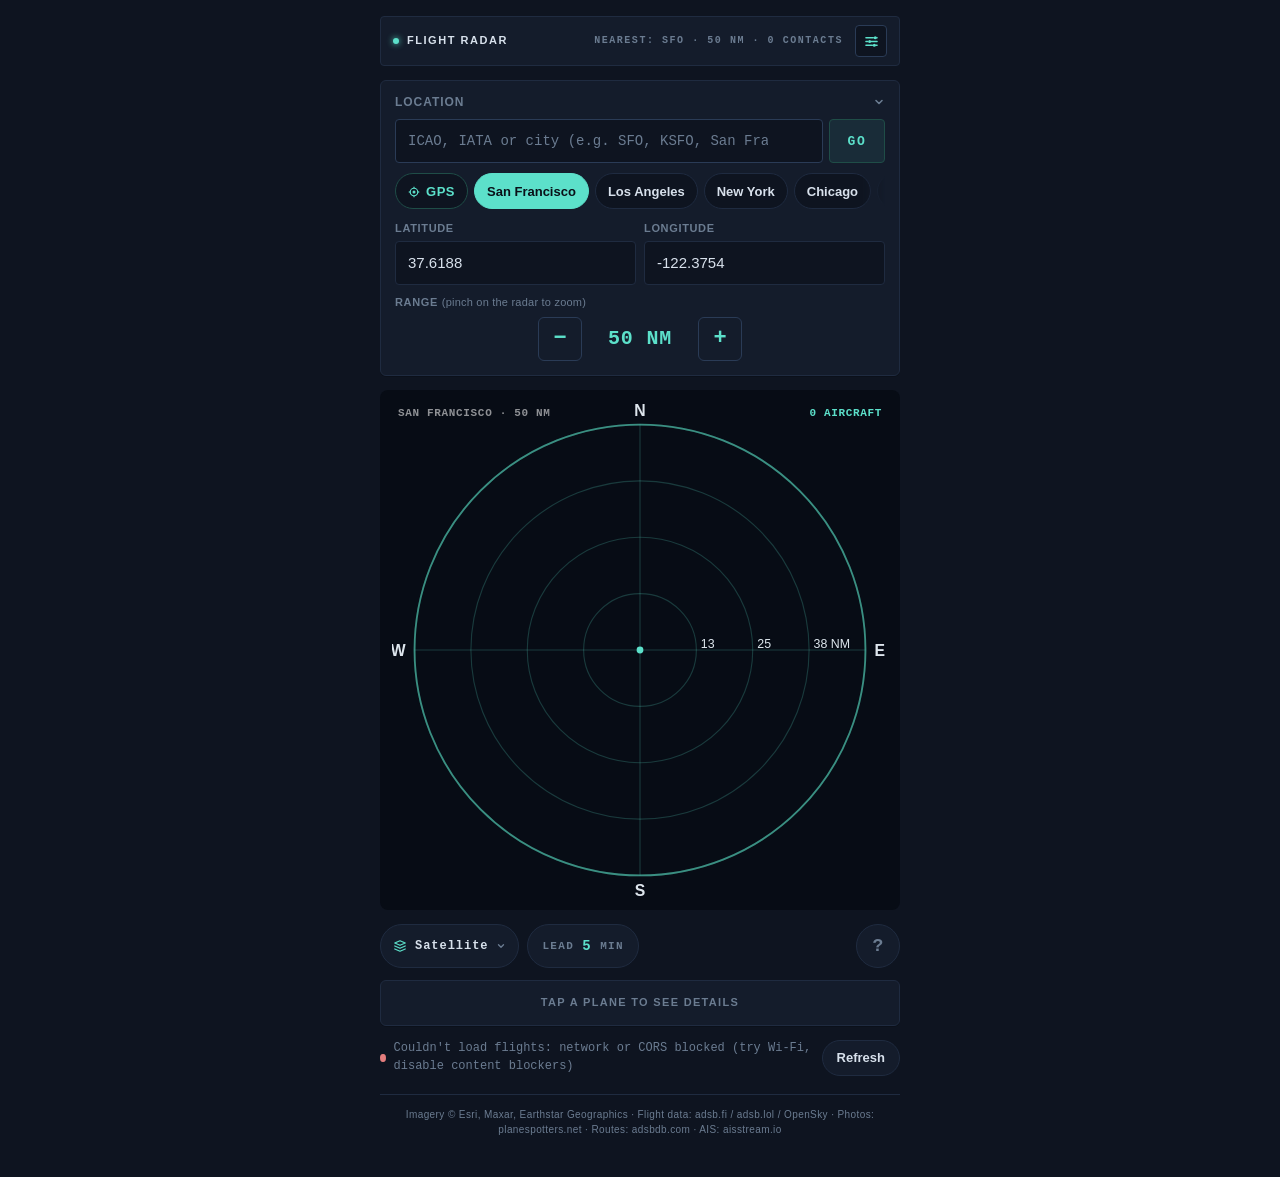
==== commit 20923652: "Replace native range slider with digital ± stepper controls Problem: native <input type="range"> is " ====
--- a/index.html
+++ b/index.html
@@ -75,10 +75,11 @@
         </div>
       </div>
       <div class="range-row">
-        <label for="rangeSlider">Range <span class="muted">(pinch on the radar to zoom)</span></label>
-        <div class="range-slider-wrap">
-          <input id="rangeSlider" type="range" min="0" max="100" step="1" value="50" aria-label="Radar range">
-          <span class="range-val" id="rangeVal">50 NM</span>
+        <label>Range <span class="muted">(pinch on the radar to zoom)</span></label>
+        <div class="range-steppers">
+          <button id="rangeDown" class="range-step" type="button" aria-label="Decrease range">−</button>
+          <span class="range-readout" id="rangeVal" aria-live="polite">50 NM</span>
+          <button id="rangeUp" class="range-step" type="button" aria-label="Increase range">+</button>
         </div>
       </div>
       </div>
--- a/app.css
+++ b/app.css
@@ -53,7 +53,7 @@
       min-height: 100vh;
     }
     .mono, input[inputmode="decimal"], .pr-call, .pr-dist, .pr-sub,
-    .sel-call, .sel-reg, .sel-cell .v, .range-val, #statusText,
+    .sel-call, .sel-reg, .sel-cell .v, #statusText,
     .radar-overlay, .tactical-strip .readout {
       font-family: var(--mono);
       font-variant-numeric: tabular-nums;
@@ -439,23 +439,43 @@
       font-weight: 600;
     }
     .range-row label .muted { color: var(--muted); font-weight: 400; text-transform: none; letter-spacing: 0.02em; }
-    .range-slider-wrap {
-      display: flex;
-      align-items: center;
-      gap: 10px;
-    }
-    #rangeSlider {
-      flex: 1;
+    /* Range steppers: digital-instrument ± controls flanking a big mono
+       NM readout. Short tap = fine (±1 NM), long-press = ramp through
+       the log detents [5, 10, 20, 50, 100, 200, 500] NM. Mirrors
+       state.rangeNm directly so pinch-set continuous values display
+       naturally. */
+    .range-steppers {
+      display: flex;
+      align-items: center;
+      justify-content: center;
+      gap: 14px;
+    }
+    .range-step {
+      min-width: 44px;
       min-height: 44px;
-      accent-color: var(--accent);
-    }
-    .range-val {
+      padding: 0 14px;
+      border: 1px solid var(--border-2);
+      border-radius: 6px;
+      background: var(--surface, rgba(255, 255, 255, 0.04));
+      color: var(--accent);
+      font-family: var(--mono);
+      font-weight: 700;
+      font-size: 22px;
+      line-height: 1;
+      cursor: pointer;
+      touch-action: manipulation;
+      user-select: none;
+      -webkit-user-select: none;
+      -webkit-tap-highlight-color: transparent;
+    }
+    .range-step:active { background: var(--accent); color: var(--bg, #fff); }
+    .range-readout {
       flex: 0 0 auto;
-      min-width: 72px;
-      text-align: right;
-      font-family: var(--mono);
-      font-weight: 700;
-      font-size: 14px;
+      min-width: 88px;
+      text-align: center;
+      font-family: var(--mono);
+      font-weight: 700;
+      font-size: 20px;
       color: var(--accent);
       letter-spacing: 0.04em;
     }
@@ -1277,6 +1297,23 @@
     .alt-range-row { gap: 8px; }
     .alt-range-row .chip-row-label.alt-label-active,
     .alt-range-row.active .chip-row-label { color: var(--accent); }
+    /* Chevron band quick-filter — a chip row of 5 tappable chevron icons
+       plus an ALL text chip. Icons inherit color from the chip so they
+       go accent-colored when active, muted when not. */
+    .alt-band-row { gap: 6px; }
+    .chip.alt-band-chip {
+      min-width: 44px;
+      padding: 4px 10px;
+      display: inline-flex;
+      align-items: center;
+      justify-content: center;
+    }
+    .alt-band-icon {
+      width: 20px;
+      height: 16px;
+      display: block;
+      color: currentColor;
+    }
     .alt-range {
       position: relative;
       flex: 1;
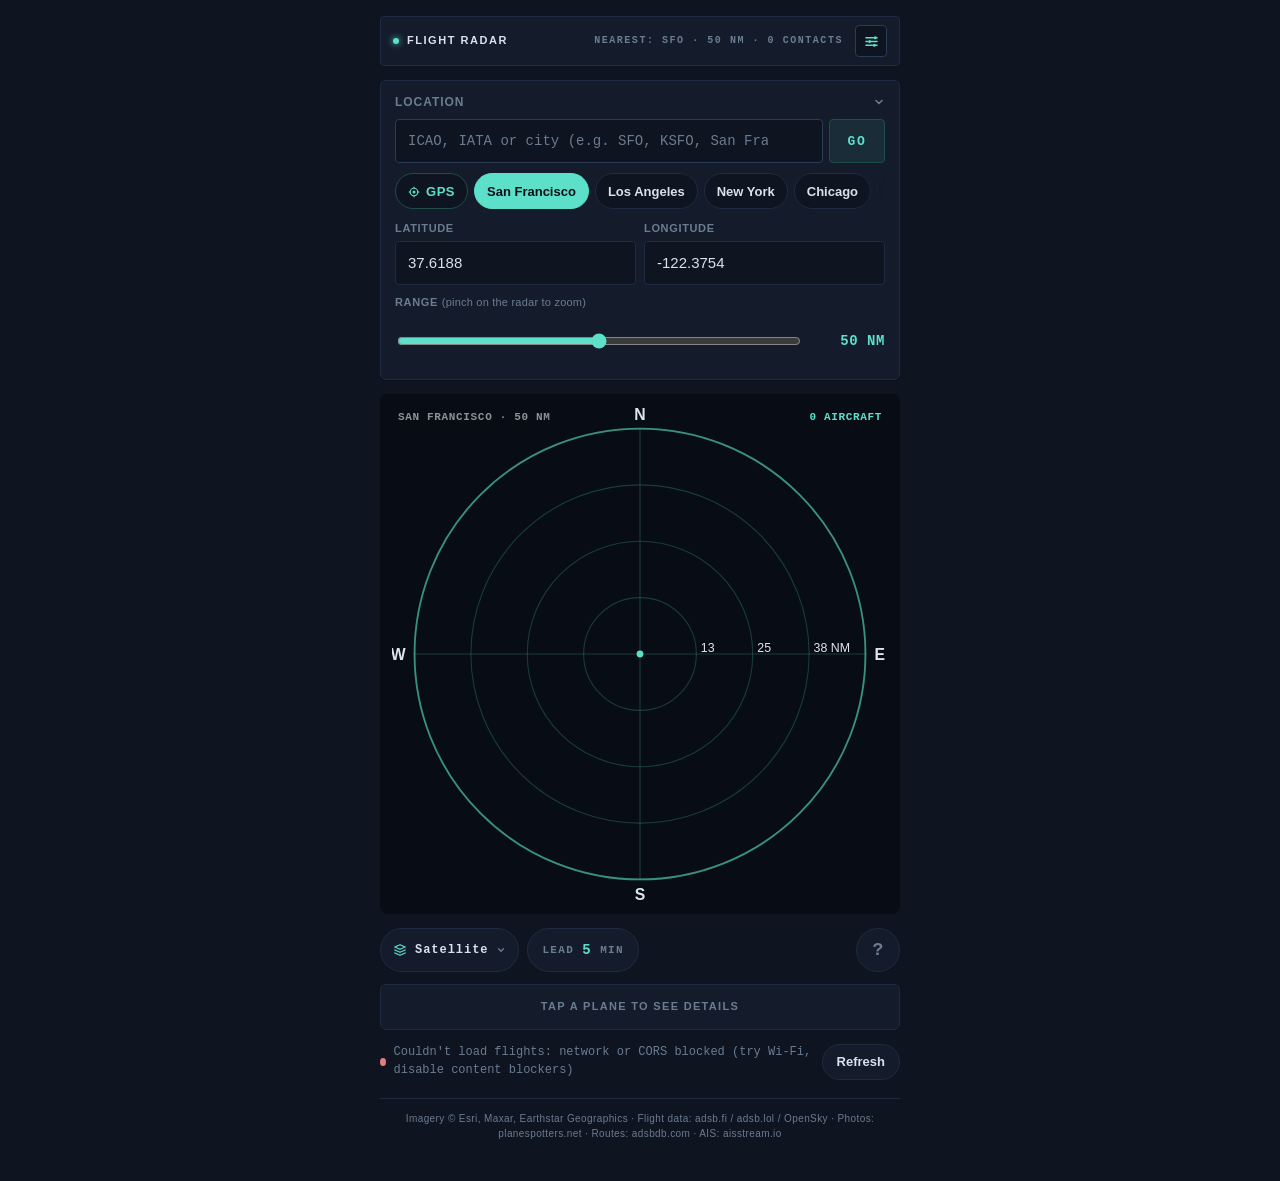
==== commit 3010405d: "Revert "Replace native range slider with digital ± stepper controls" This reverts commit 20923652860" ====
--- a/index.html
+++ b/index.html
@@ -75,11 +75,10 @@
         </div>
       </div>
       <div class="range-row">
-        <label>Range <span class="muted">(pinch on the radar to zoom)</span></label>
-        <div class="range-steppers">
-          <button id="rangeDown" class="range-step" type="button" aria-label="Decrease range">−</button>
-          <span class="range-readout" id="rangeVal" aria-live="polite">50 NM</span>
-          <button id="rangeUp" class="range-step" type="button" aria-label="Increase range">+</button>
+        <label for="rangeSlider">Range <span class="muted">(pinch on the radar to zoom)</span></label>
+        <div class="range-slider-wrap">
+          <input id="rangeSlider" type="range" min="0" max="100" step="1" value="50" aria-label="Radar range">
+          <span class="range-val" id="rangeVal">50 NM</span>
         </div>
       </div>
       </div>
--- a/app.css
+++ b/app.css
@@ -53,7 +53,7 @@
       min-height: 100vh;
     }
     .mono, input[inputmode="decimal"], .pr-call, .pr-dist, .pr-sub,
-    .sel-call, .sel-reg, .sel-cell .v, #statusText,
+    .sel-call, .sel-reg, .sel-cell .v, .range-val, #statusText,
     .radar-overlay, .tactical-strip .readout {
       font-family: var(--mono);
       font-variant-numeric: tabular-nums;
@@ -439,43 +439,23 @@
       font-weight: 600;
     }
     .range-row label .muted { color: var(--muted); font-weight: 400; text-transform: none; letter-spacing: 0.02em; }
-    /* Range steppers: digital-instrument ± controls flanking a big mono
-       NM readout. Short tap = fine (±1 NM), long-press = ramp through
-       the log detents [5, 10, 20, 50, 100, 200, 500] NM. Mirrors
-       state.rangeNm directly so pinch-set continuous values display
-       naturally. */
-    .range-steppers {
-      display: flex;
-      align-items: center;
-      justify-content: center;
-      gap: 14px;
-    }
-    .range-step {
-      min-width: 44px;
+    .range-slider-wrap {
+      display: flex;
+      align-items: center;
+      gap: 10px;
+    }
+    #rangeSlider {
+      flex: 1;
       min-height: 44px;
-      padding: 0 14px;
-      border: 1px solid var(--border-2);
-      border-radius: 6px;
-      background: var(--surface, rgba(255, 255, 255, 0.04));
-      color: var(--accent);
-      font-family: var(--mono);
-      font-weight: 700;
-      font-size: 22px;
-      line-height: 1;
-      cursor: pointer;
-      touch-action: manipulation;
-      user-select: none;
-      -webkit-user-select: none;
-      -webkit-tap-highlight-color: transparent;
-    }
-    .range-step:active { background: var(--accent); color: var(--bg, #fff); }
-    .range-readout {
+      accent-color: var(--accent);
+    }
+    .range-val {
       flex: 0 0 auto;
-      min-width: 88px;
-      text-align: center;
-      font-family: var(--mono);
-      font-weight: 700;
-      font-size: 20px;
+      min-width: 72px;
+      text-align: right;
+      font-family: var(--mono);
+      font-weight: 700;
+      font-size: 14px;
       color: var(--accent);
       letter-spacing: 0.04em;
     }
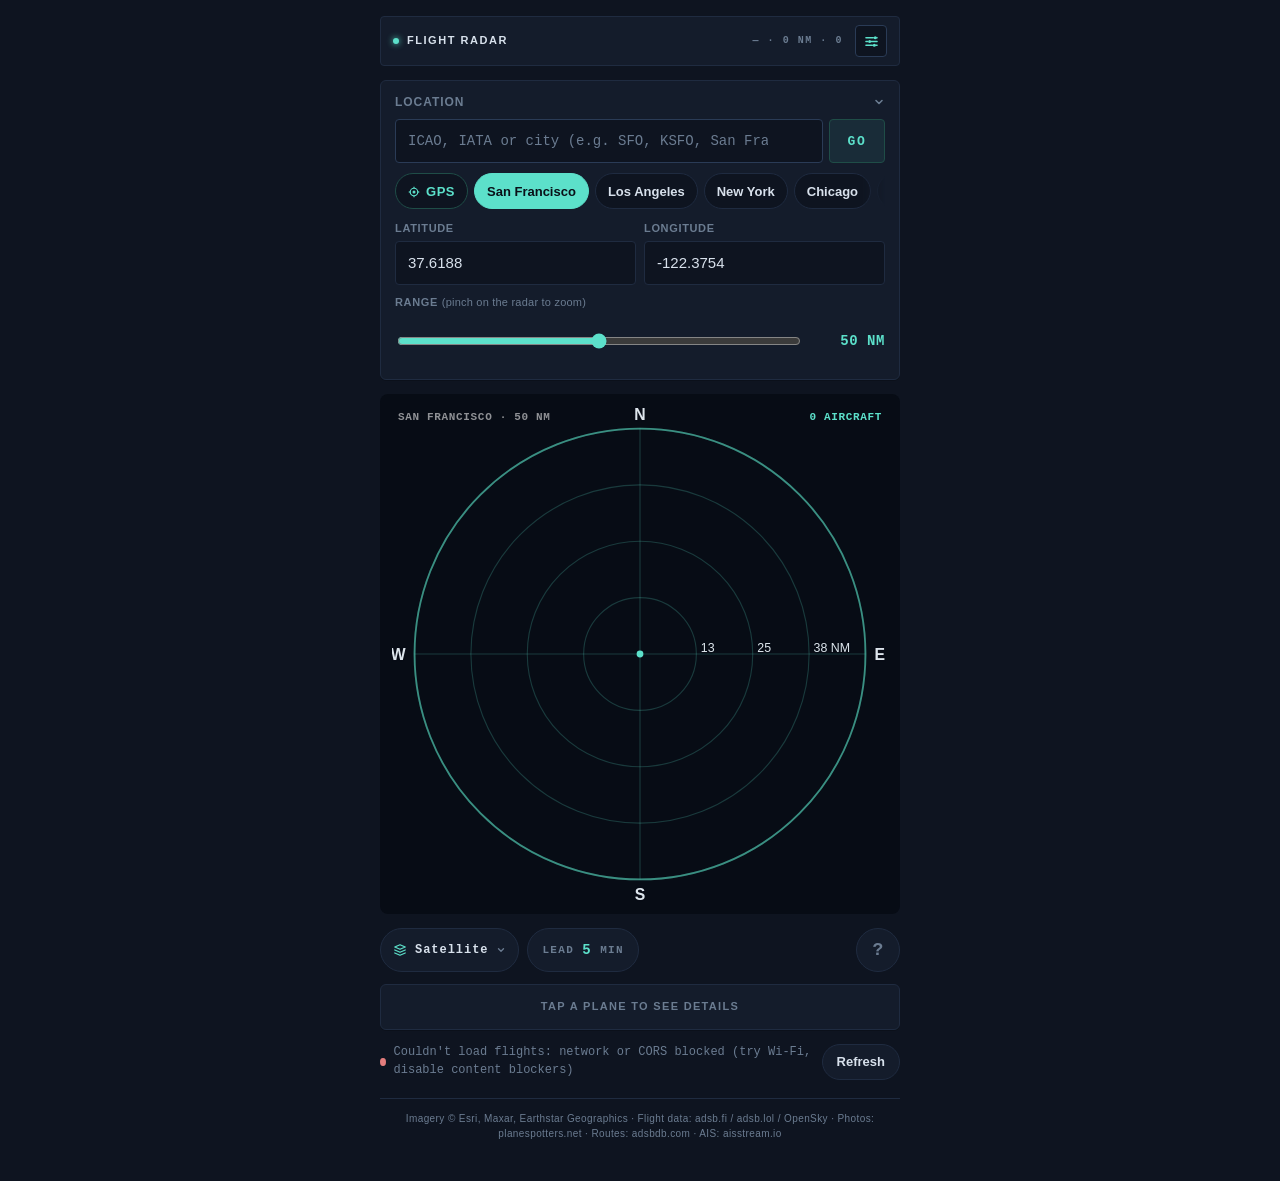
==== commit 0d039d08: "Add line-contrast halo + optional day/night overlay Two related visual changes that both make the ra" ====
--- a/index.html
+++ b/index.html
@@ -33,6 +33,16 @@
     <div id="settingsPanel" class="settings-panel" hidden>
       <h3>Settings</h3>
       <div class="setting-block">
+        <div class="setting-toggle-row">
+          <div class="setting-toggle-text">
+            <label for="nightToggle">Day/night overlay</label>
+            <p class="setting-help">Adds a soft shadow over the night side of the map plus warm glows over major cities. Off by default — turning it on downloads ~1.7 MB of city-shape data on first use.</p>
+          </div>
+          <button type="button" id="nightToggle" class="setting-toggle" role="switch" aria-checked="false" aria-label="Toggle day/night overlay"><span class="setting-toggle-knob"></span></button>
+        </div>
+        <div id="nightStatus" class="setting-mini-status" hidden></div>
+      </div>
+      <div class="setting-block">
         <label for="aisKeyInput">aisstream.io API key <span class="muted">(required for ship tracking)</span></label>
         <p class="setting-help">Ship tracking uses <a href="https://aisstream.io/apikeys" target="_blank" rel="noopener">aisstream.io</a>. Sign up (free, ~30 seconds), copy your key, and paste it here. The key is stored only in your browser (localStorage) and is only used to connect to aisstream directly.</p>
         <div class="setting-row">
@@ -101,9 +111,15 @@
             <stop offset="0.72" stop-color="#070c15" stop-opacity="0.45"/>
             <stop offset="1" stop-color="#070c15" stop-opacity="0.95"/>
           </radialGradient>
+          <radialGradient id="cityGlow" cx="0.5" cy="0.5" r="0.5">
+            <stop offset="0" stop-color="#fff1c4" stop-opacity="0.85"/>
+            <stop offset="0.35" stop-color="#ffd07a" stop-opacity="0.55"/>
+            <stop offset="1" stop-color="#ffb04a" stop-opacity="0"/>
+          </radialGradient>
         </defs>
         <g id="tileLayer"></g>
         <g id="labelLayer"></g>
+        <g id="nightLayer" style="pointer-events:none"></g>
         <rect x="-110" y="-110" width="220" height="220" fill="url(#vignetteGrad)" style="pointer-events:none"/>
         <circle cx="0" cy="0" r="100" fill="none" stroke="var(--accent-dim)" stroke-width="0.8" style="pointer-events:none"/>
         <g id="radarGrid">
--- a/app.css
+++ b/app.css
@@ -51,6 +51,12 @@
       -webkit-font-smoothing: antialiased;
       line-height: 1.45;
       min-height: 100vh;
+      /* Block page-level pinch-zoom on iOS Safari. The viewport meta's
+         user-scalable=no is ignored since iOS 10 (intentional accessibility
+         override), but touch-action: pan-x pan-y is honored. The radar SVG
+         declares touch-action: none of its own, which overrides this for
+         the gesture surface so its pinch handler still fires. */
+      touch-action: pan-x pan-y;
     }
     .mono, input[inputmode="decimal"], .pr-call, .pr-dist, .pr-sub,
     .sel-call, .sel-reg, .sel-cell .v, .range-val, #statusText,
@@ -156,6 +162,62 @@
     .ais-status.ok { color: var(--accent); }
     .ais-status.err { color: var(--danger); }
     .ais-status.warn { color: var(--warn); }
+    .setting-toggle-row { display: flex; align-items: flex-start; gap: 10px; }
+    .setting-toggle-text { flex: 1; min-width: 0; }
+    .setting-toggle-text label { display: block; font-size: 12px; color: var(--text); margin-bottom: 4px; font-weight: 600; }
+    .setting-toggle-text .setting-help { margin: 0; }
+    .setting-toggle {
+      flex-shrink: 0;
+      width: 48px;
+      height: 28px;
+      min-width: 48px;
+      min-height: 44px;
+      padding: 8px 0;
+      border: none;
+      background: transparent;
+      cursor: pointer;
+      -webkit-tap-highlight-color: transparent;
+      position: relative;
+    }
+    .setting-toggle::before {
+      content: "";
+      position: absolute;
+      left: 0; right: 0;
+      top: 50%;
+      transform: translateY(-50%);
+      width: 48px;
+      height: 28px;
+      border-radius: 14px;
+      background: var(--surface-2);
+      border: 1px solid var(--border-2);
+      transition: background 160ms ease, border-color 160ms ease;
+    }
+    .setting-toggle.on::before {
+      background: var(--accent);
+      border-color: var(--accent);
+    }
+    .setting-toggle-knob {
+      position: absolute;
+      left: 3px;
+      top: 50%;
+      transform: translateY(-50%);
+      width: 22px;
+      height: 22px;
+      border-radius: 50%;
+      background: var(--bg);
+      box-shadow: 0 1px 2px rgba(0, 0, 0, 0.2);
+      transition: left 160ms ease;
+    }
+    .setting-toggle.on .setting-toggle-knob { left: 23px; }
+    .setting-mini-status {
+      margin-top: 6px;
+      font-size: 10px;
+      color: var(--muted);
+      letter-spacing: 0.08em;
+      text-transform: uppercase;
+      font-weight: 700;
+    }
+    .setting-mini-status.warn { color: var(--warn); }
     .ais-diag {
       margin-top: 6px;
       padding: 6px 8px;
@@ -485,6 +547,19 @@
     #tileLayer image.ready, #labelLayer image.ready { opacity: 1; }
     #tileLayer image { image-rendering: auto; }
     #labelLayer image { image-rendering: auto; }
+    /* Halo around every projected line (trail, route, lead vector, ship trail).
+       The dark color matches --radar-bg so on satellite ocean / IFR enroute
+       the halo is invisible, while on bright bases (desert satellite, VFR
+       sectional pastels) it gives the line a hard outline. Two stacked
+       drop-shadows: a tight high-opacity dark ring for outline contrast,
+       and a wider soft blur for separation against busy mid-tones. */
+    #trackLayer,
+    #routeLayer,
+    #vectorLayer {
+      filter:
+        drop-shadow(0 0 0.6px rgba(7, 12, 21, 0.95))
+        drop-shadow(0 0 1.4px rgba(7, 12, 21, 0.55));
+    }
     .page-footer {
       margin-top: 18px;
       padding-top: 12px;
@@ -884,7 +959,7 @@
     .map-layer-option.inop::after {
       content: "INOP";
       position: absolute;
-      inset: 8px 22px;
+      inset: 8px 14px;
       display: flex;
       align-items: center;
       justify-content: center;
@@ -896,10 +971,10 @@
       color: #f1f1f3;
       font-family: var(--mono);
       font-weight: 700;
-      font-size: 13px;
-      letter-spacing: 0.4em;
-      text-indent: 0.4em;
-      text-transform: uppercase;
+      font-size: 10px;
+      letter-spacing: 0.14em;
+      text-transform: uppercase;
+      white-space: nowrap;
       border-radius: 3px;
       box-shadow:
         inset 0 1px 0 rgba(255, 255, 255, 0.1),
@@ -914,14 +989,22 @@
       pointer-events: none;
       transform: rotate(-2deg);
     }
-    /* Three distinct slants so the stickers read as hand-applied, not
-       machine-stamped. All kept within ±4°. IFR Low : IFR High
-       magnitudes sit at ~golden ratio (4 : 2.5 ≈ 1.6 : 1) in opposite
-       directions — pleasing asymmetry without looking deliberate. */
+    /* Per-reason sticker text set by updateInopStickers via
+       data-inop-code. Keeps the user informed on why a chart
+       layer is unavailable without a tap on the banner. */
+    .map-layer-option.inop[data-inop-code="us-only"]::after { content: "INOP (US only)"; }
+    .map-layer-option.inop[data-inop-code="range"]::after   { content: "INOP (<30 NM only)"; }
+    .map-layer-option.inop[data-inop-code="no-tac"]::after  { content: "INOP (no TAC)"; }
+    /* Four distinct slants so the stickers read as hand-applied in the
+       stacked map-layer dropdown. Magnitudes form a descending golden-
+       ratio sequence (each ~1.618× smaller than the previous) bounded
+       at ±3°: 3° → 1.85° → 1.15° → 0.7°. Signs alternate so adjacent
+       stickers tilt opposite directions. The biggest tilt sits on the
+       first (most-prominent) sticker and the smallest on the last. */
     .map-layer-option.inop[data-map-layer="sectional"]::after     { transform: rotate(-3deg); }
-    .map-layer-option.inop[data-map-layer="vfr-terminal"]::after  { transform: rotate(1.5deg); }
-    .map-layer-option.inop[data-map-layer="ifr-low"]::after       { transform: rotate(4deg); }
-    .map-layer-option.inop[data-map-layer="ifr-high"]::after      { transform: rotate(-2.5deg); }
+    .map-layer-option.inop[data-map-layer="vfr-terminal"]::after  { transform: rotate(1.85deg); }
+    .map-layer-option.inop[data-map-layer="ifr-low"]::after       { transform: rotate(-1.15deg); }
+    .map-layer-option.inop[data-map-layer="ifr-high"]::after      { transform: rotate(0.7deg); }
 
     /* LEAD pill — collapses to label+value, expands to 3-option segmented
        on tap. Width transitions + options stagger-fade in for a tactile feel. */
@@ -1274,7 +1357,9 @@
        positioned between the thumbs give the dual-range visual. Input
        bodies are pointer-events:none so only the thumbs respond to touch
        (prevents the full-width invisible track from eating radar taps). */
-    .alt-range-row { gap: 8px; }
+    /* margin-top gives the slider assembly visual separation from the
+       ALT BAND chips immediately above — reads as a distinct group. */
+    .alt-range-row { gap: 8px; margin-top: 8px; }
     .alt-range-row .chip-row-label.alt-label-active,
     .alt-range-row.active .chip-row-label { color: var(--accent); }
     /* Chevron band quick-filter — a chip row of 5 tappable chevron icons
@@ -1361,20 +1446,21 @@
       width: 16px;
       height: 18px;
       background: var(--accent);
-      /* Home-plate shape with softened corners: quadratic curves at the
-         top corners, the shoulders where it starts narrowing, and the
-         apex tip. Coordinates in CSS px matching the 16x18 thumb body.
-         Apex (bottom point) lands on the track center line (steam-gauge
-         altimeter vibe). */
+      /* Home-plate pennant silhouette: full-width rectangle with softened
+         top corners, narrowing shoulders, and a pointed apex at the bottom.
+         Coordinates in CSS px inside the 16x18 thumb body. */
       clip-path: path('M 3 0 L 13 0 Q 16 0 16 3 L 16 10 Q 16 11.2 15 11.8 L 9 17.4 Q 8 18 7 17.4 L 1 11.8 Q 0 11.2 0 10 L 0 3 Q 0 0 3 0 Z');
       filter: drop-shadow(0 1px 2px rgba(0, 0, 0, 0.5));
       border: none;
       border-radius: 0;
       cursor: pointer;
       pointer-events: auto;
-      /* margin-top pushes the thumb so its bottom apex lands at the
-         runnable-track center. Input height 32, track 14-18, track center
-         16; 18 px thumb placed with top at -2 = margin 14 - (-2) = -16. */
+      /* Vertical placement: margin-top lands the thumb's bottom apex
+         (y=18 of the 18-px body) on the runnable-track center line so
+         the pennant's pointed tip touches the track and the body sits
+         cleanly above — steam-gauge altimeter-bug vibe. Additional
+         row-level spacing (margin-top on .alt-range-row below) gives
+         the whole assembly breathing room from the BAND chips above. */
       margin-top: -16px;
     }
     .alt-range-input::-moz-range-thumb {
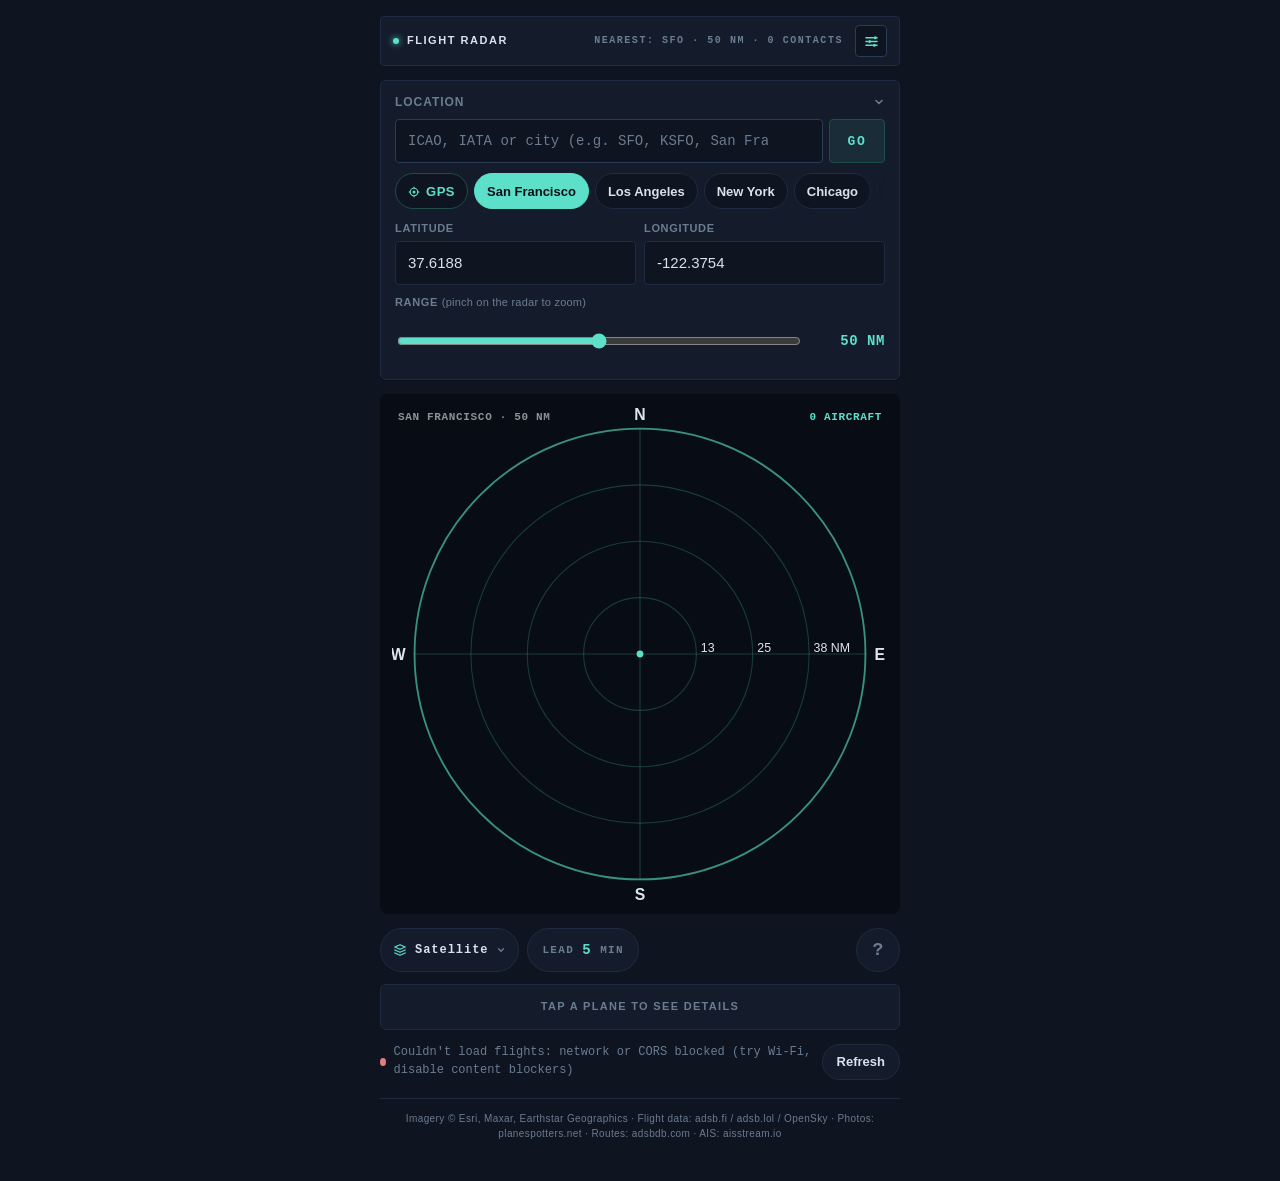
==== commit 71a35c05: "Revert day/night overlay (Part B of PR #41) Per review feedback: the implementation needs more work " ====
--- a/index.html
+++ b/index.html
@@ -33,16 +33,6 @@
     <div id="settingsPanel" class="settings-panel" hidden>
       <h3>Settings</h3>
       <div class="setting-block">
-        <div class="setting-toggle-row">
-          <div class="setting-toggle-text">
-            <label for="nightToggle">Day/night overlay</label>
-            <p class="setting-help">Adds a soft shadow over the night side of the map plus warm glows over major cities. Off by default — turning it on downloads ~1.7 MB of city-shape data on first use.</p>
-          </div>
-          <button type="button" id="nightToggle" class="setting-toggle" role="switch" aria-checked="false" aria-label="Toggle day/night overlay"><span class="setting-toggle-knob"></span></button>
-        </div>
-        <div id="nightStatus" class="setting-mini-status" hidden></div>
-      </div>
-      <div class="setting-block">
         <label for="aisKeyInput">aisstream.io API key <span class="muted">(required for ship tracking)</span></label>
         <p class="setting-help">Ship tracking uses <a href="https://aisstream.io/apikeys" target="_blank" rel="noopener">aisstream.io</a>. Sign up (free, ~30 seconds), copy your key, and paste it here. The key is stored only in your browser (localStorage) and is only used to connect to aisstream directly.</p>
         <div class="setting-row">
@@ -111,15 +101,9 @@
             <stop offset="0.72" stop-color="#070c15" stop-opacity="0.45"/>
             <stop offset="1" stop-color="#070c15" stop-opacity="0.95"/>
           </radialGradient>
-          <radialGradient id="cityGlow" cx="0.5" cy="0.5" r="0.5">
-            <stop offset="0" stop-color="#fff1c4" stop-opacity="0.85"/>
-            <stop offset="0.35" stop-color="#ffd07a" stop-opacity="0.55"/>
-            <stop offset="1" stop-color="#ffb04a" stop-opacity="0"/>
-          </radialGradient>
         </defs>
         <g id="tileLayer"></g>
         <g id="labelLayer"></g>
-        <g id="nightLayer" style="pointer-events:none"></g>
         <rect x="-110" y="-110" width="220" height="220" fill="url(#vignetteGrad)" style="pointer-events:none"/>
         <circle cx="0" cy="0" r="100" fill="none" stroke="var(--accent-dim)" stroke-width="0.8" style="pointer-events:none"/>
         <g id="radarGrid">
--- a/app.css
+++ b/app.css
@@ -162,62 +162,6 @@
     .ais-status.ok { color: var(--accent); }
     .ais-status.err { color: var(--danger); }
     .ais-status.warn { color: var(--warn); }
-    .setting-toggle-row { display: flex; align-items: flex-start; gap: 10px; }
-    .setting-toggle-text { flex: 1; min-width: 0; }
-    .setting-toggle-text label { display: block; font-size: 12px; color: var(--text); margin-bottom: 4px; font-weight: 600; }
-    .setting-toggle-text .setting-help { margin: 0; }
-    .setting-toggle {
-      flex-shrink: 0;
-      width: 48px;
-      height: 28px;
-      min-width: 48px;
-      min-height: 44px;
-      padding: 8px 0;
-      border: none;
-      background: transparent;
-      cursor: pointer;
-      -webkit-tap-highlight-color: transparent;
-      position: relative;
-    }
-    .setting-toggle::before {
-      content: "";
-      position: absolute;
-      left: 0; right: 0;
-      top: 50%;
-      transform: translateY(-50%);
-      width: 48px;
-      height: 28px;
-      border-radius: 14px;
-      background: var(--surface-2);
-      border: 1px solid var(--border-2);
-      transition: background 160ms ease, border-color 160ms ease;
-    }
-    .setting-toggle.on::before {
-      background: var(--accent);
-      border-color: var(--accent);
-    }
-    .setting-toggle-knob {
-      position: absolute;
-      left: 3px;
-      top: 50%;
-      transform: translateY(-50%);
-      width: 22px;
-      height: 22px;
-      border-radius: 50%;
-      background: var(--bg);
-      box-shadow: 0 1px 2px rgba(0, 0, 0, 0.2);
-      transition: left 160ms ease;
-    }
-    .setting-toggle.on .setting-toggle-knob { left: 23px; }
-    .setting-mini-status {
-      margin-top: 6px;
-      font-size: 10px;
-      color: var(--muted);
-      letter-spacing: 0.08em;
-      text-transform: uppercase;
-      font-weight: 700;
-    }
-    .setting-mini-status.warn { color: var(--warn); }
     .ais-diag {
       margin-top: 6px;
       padding: 6px 8px;
@@ -547,18 +491,15 @@
     #tileLayer image.ready, #labelLayer image.ready { opacity: 1; }
     #tileLayer image { image-rendering: auto; }
     #labelLayer image { image-rendering: auto; }
-    /* Halo around every projected line (trail, route, lead vector, ship trail).
-       The dark color matches --radar-bg so on satellite ocean / IFR enroute
-       the halo is invisible, while on bright bases (desert satellite, VFR
-       sectional pastels) it gives the line a hard outline. Two stacked
-       drop-shadows: a tight high-opacity dark ring for outline contrast,
-       and a wider soft blur for separation against busy mid-tones. */
+    /* Soft halo glow on the overlay groups. The hard outline is now drawn
+       per-line as a wider dark "casing" stroke under each colored stroke
+       (see drawTrailLine / drawRouteLine / drawVectorLine in app.js); this
+       filter just adds a separation glow on top so the lines lift cleanly
+       off busy backdrops (urban satellite, IFR enroute grids). */
     #trackLayer,
     #routeLayer,
     #vectorLayer {
-      filter:
-        drop-shadow(0 0 0.6px rgba(7, 12, 21, 0.95))
-        drop-shadow(0 0 1.4px rgba(7, 12, 21, 0.55));
+      filter: drop-shadow(0 0 1.6px rgba(7, 12, 21, 0.55));
     }
     .page-footer {
       margin-top: 18px;
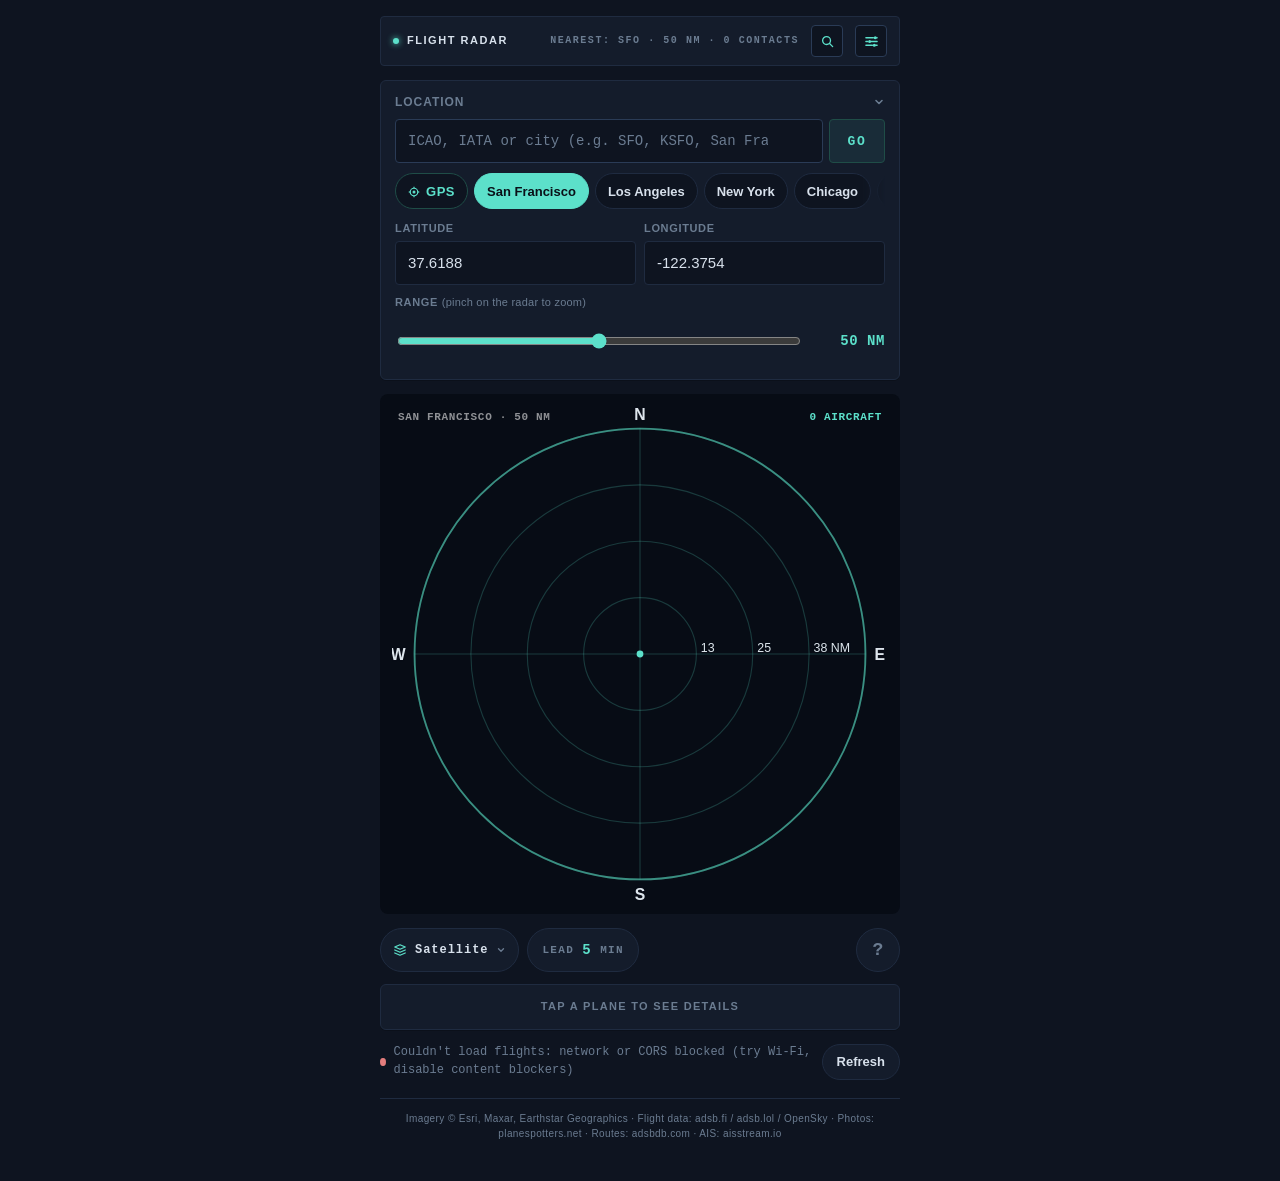
==== commit 02b41e99: "Add find-aircraft search: lookup by hex / registration / callsign Foundation for the broader tracked" ====
--- a/index.html
+++ b/index.html
@@ -16,6 +16,12 @@
     <div class="tactical-strip">
       <span class="brand"><span class="dot" aria-hidden="true"></span>FLIGHT RADAR</span>
       <span class="readout" id="tacReadout">— · 0 NM · 0</span>
+      <button type="button" id="findBtn" class="tac-icon" aria-label="Find specific aircraft">
+        <svg width="15" height="15" viewBox="0 0 16 16" fill="none" stroke="currentColor" stroke-width="1.4" stroke-linecap="round" stroke-linejoin="round" aria-hidden="true">
+          <circle cx="7" cy="7" r="4.2"/>
+          <line x1="10.2" y1="10.2" x2="13.5" y2="13.5"/>
+        </svg>
+      </button>
       <button type="button" id="settingsBtn" class="tac-icon" aria-label="Settings">
         <svg width="15" height="15" viewBox="0 0 16 16" fill="none" stroke="currentColor" stroke-width="1.4" stroke-linecap="round" aria-hidden="true">
           <line x1="2" y1="4" x2="10" y2="4"/>
@@ -29,6 +35,22 @@
           <circle cx="11" cy="12" r="1.6" fill="currentColor" stroke="none"/>
         </svg>
       </button>
+    </div>
+    <div id="findPanel" class="find-panel" hidden>
+      <h3>Find Aircraft</h3>
+      <div class="setting-block">
+        <label for="findInput">Hex, tail number, or callsign</label>
+        <p class="setting-help">Search any aircraft worldwide. If it's currently broadcasting ADS-B, the radar will re-center on its live position. Otherwise we'll show its last-seen position from OpenSky.</p>
+        <div class="setting-row">
+          <input type="text" id="findInput" autocomplete="off" spellcheck="false" autocapitalize="characters" placeholder="e.g. N738C, UAL822, A12710">
+          <button type="button" id="findSubmit" class="btn-primary">SEARCH</button>
+        </div>
+        <div id="findStatus" class="find-status"></div>
+        <div id="findRecent" class="find-recent" hidden>
+          <span class="find-recent-label">Recent</span>
+          <div id="findRecentList" class="find-recent-list"></div>
+        </div>
+      </div>
     </div>
     <div id="settingsPanel" class="settings-panel" hidden>
       <h3>Settings</h3>
--- a/app.css
+++ b/app.css
@@ -175,6 +175,65 @@
       white-space: pre-wrap;
     }
     .ais-diag-hint { margin-top: 6px !important; font-size: 11px; }
+
+    /* Find-aircraft panel — same overlay/visibility pattern as .settings-panel. */
+    .find-panel {
+      background: var(--surface);
+      border: 1px solid var(--border);
+      border-radius: 6px;
+      padding: 14px;
+      margin-bottom: 14px;
+    }
+    .find-panel h3 { margin: 0 0 10px; font-size: 13px; letter-spacing: 0.12em; text-transform: uppercase; color: var(--muted); font-weight: 700; }
+    .find-status {
+      margin-top: 8px;
+      font-family: var(--mono);
+      font-size: 11px;
+      letter-spacing: 0.06em;
+      color: var(--muted);
+      min-height: 14px;
+      line-height: 1.5;
+    }
+    .find-status.err { color: var(--danger); }
+    .find-status.ok { color: var(--accent); }
+    .find-status.warn { color: var(--warn); }
+    .find-recent {
+      margin-top: 10px;
+      padding-top: 10px;
+      border-top: 1px dashed var(--border);
+    }
+    .find-recent-label {
+      display: block;
+      font-size: 10px;
+      letter-spacing: 0.14em;
+      text-transform: uppercase;
+      color: var(--muted);
+      font-weight: 700;
+      margin-bottom: 6px;
+    }
+    .find-recent-list {
+      display: flex;
+      flex-wrap: wrap;
+      gap: 6px;
+    }
+    .find-recent-chip {
+      min-height: 32px;
+      padding: 6px 10px;
+      border: 1px solid var(--border-2);
+      border-radius: 4px;
+      background: var(--bg);
+      color: var(--text);
+      font-family: var(--mono);
+      font-size: 12px;
+      cursor: pointer;
+      -webkit-tap-highlight-color: transparent;
+    }
+    .find-recent-chip:active { background: var(--accent-soft); }
+    /* Stale-aircraft marker: dashed stroke + reduced opacity. Applied as a
+       group-level class on the marker <g> so child polygon/circle/chevrons
+       inherit the stroke style. */
+    .plane-stale { opacity: 0.55; }
+    .plane-stale polygon, .plane-stale circle { stroke-dasharray: 1.2 0.8; }
 
     .ships-hint {
       background: var(--surface);
@@ -499,7 +558,7 @@
     #trackLayer,
     #routeLayer,
     #vectorLayer {
-      filter: drop-shadow(0 0 1.6px rgba(7, 12, 21, 0.55));
+      filter: drop-shadow(0 0 1.4px rgba(7, 12, 21, 0.4));
     }
     .page-footer {
       margin-top: 18px;
@@ -678,6 +737,7 @@
     .sel-alert.mil { background: rgba(255, 158, 74, 0.14); border: 1px solid #ff9e4a; color: #ffbb80; }
     .sel-alert.notable { background: rgba(92, 224, 202, 0.1); border: 1px solid var(--accent); color: var(--accent); }
     .sel-alert.warn { background: rgba(227, 125, 125, 0.12); border: 1px solid var(--danger); color: #f3b3b3; }
+    .sel-alert.stale { background: rgba(180, 180, 180, 0.1); border: 1px dashed var(--muted); color: var(--muted); }
 
     .loading-row {
       display: flex;
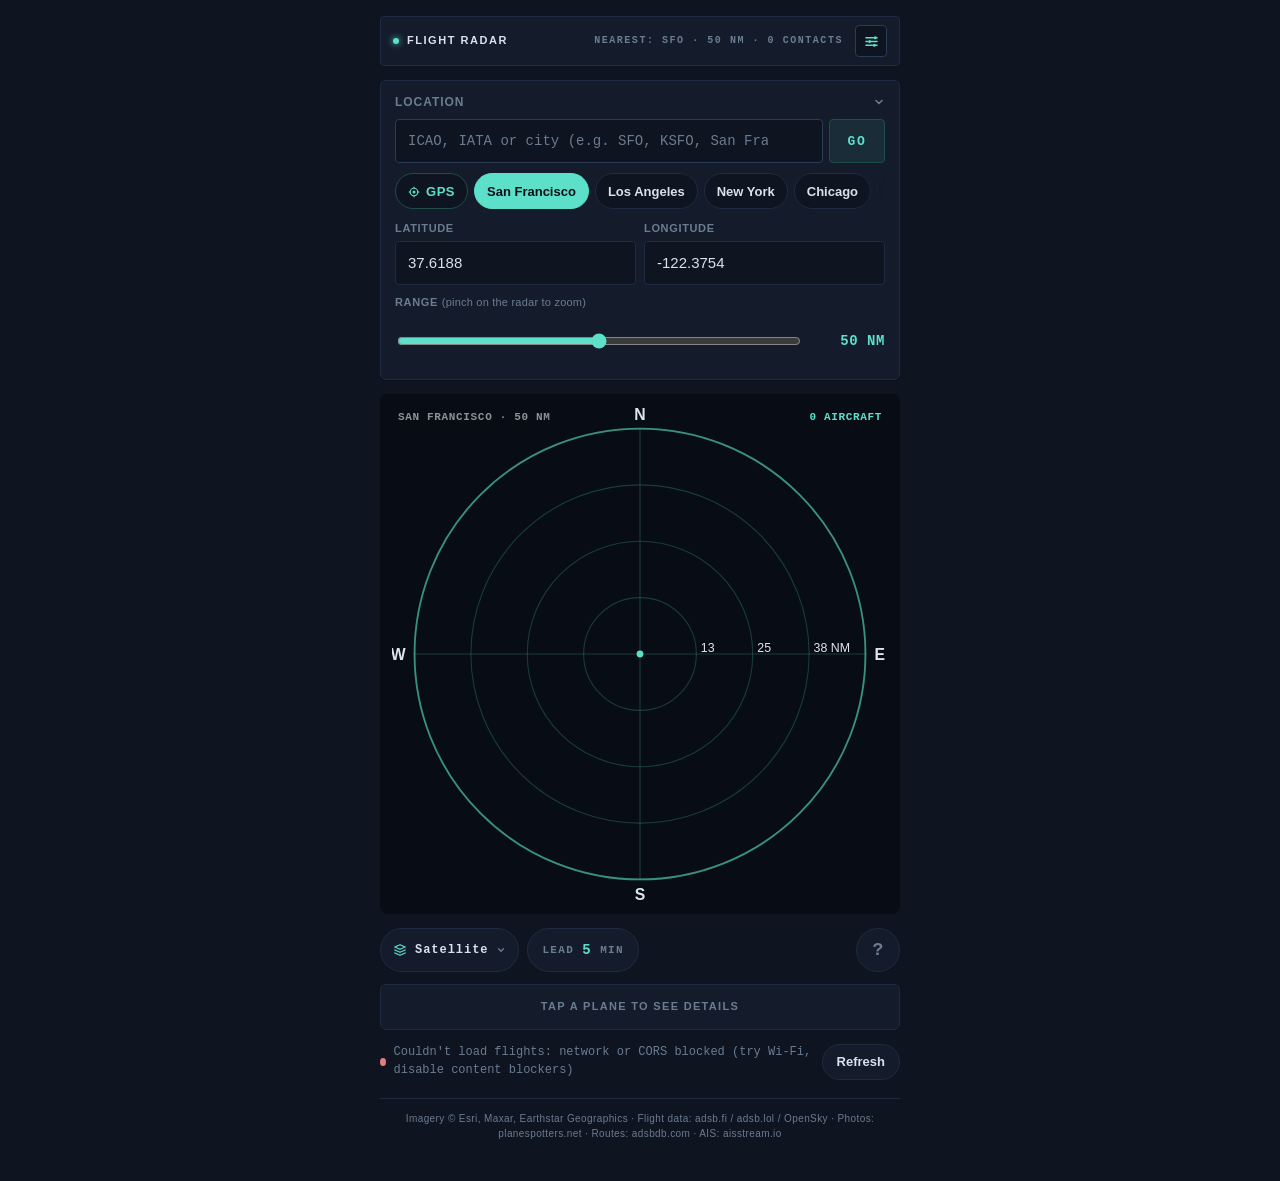
==== commit 2186213c: "Add plane watchlist: persistence, card WATCH toggle, settings UI, radar ring Phase 1 foundation of t" ====
--- a/index.html
+++ b/index.html
@@ -16,12 +16,6 @@
     <div class="tactical-strip">
       <span class="brand"><span class="dot" aria-hidden="true"></span>FLIGHT RADAR</span>
       <span class="readout" id="tacReadout">— · 0 NM · 0</span>
-      <button type="button" id="findBtn" class="tac-icon" aria-label="Find specific aircraft">
-        <svg width="15" height="15" viewBox="0 0 16 16" fill="none" stroke="currentColor" stroke-width="1.4" stroke-linecap="round" stroke-linejoin="round" aria-hidden="true">
-          <circle cx="7" cy="7" r="4.2"/>
-          <line x1="10.2" y1="10.2" x2="13.5" y2="13.5"/>
-        </svg>
-      </button>
       <button type="button" id="settingsBtn" class="tac-icon" aria-label="Settings">
         <svg width="15" height="15" viewBox="0 0 16 16" fill="none" stroke="currentColor" stroke-width="1.4" stroke-linecap="round" aria-hidden="true">
           <line x1="2" y1="4" x2="10" y2="4"/>
@@ -36,22 +30,6 @@
         </svg>
       </button>
     </div>
-    <div id="findPanel" class="find-panel" hidden>
-      <h3>Find Aircraft</h3>
-      <div class="setting-block">
-        <label for="findInput">Hex, tail number, or callsign</label>
-        <p class="setting-help">Search any aircraft worldwide. If it's currently broadcasting ADS-B, the radar will re-center on its live position. Otherwise we'll show its last-seen position from OpenSky.</p>
-        <div class="setting-row">
-          <input type="text" id="findInput" autocomplete="off" spellcheck="false" autocapitalize="characters" placeholder="e.g. N738C, UAL822, A12710">
-          <button type="button" id="findSubmit" class="btn-primary">SEARCH</button>
-        </div>
-        <div id="findStatus" class="find-status"></div>
-        <div id="findRecent" class="find-recent" hidden>
-          <span class="find-recent-label">Recent</span>
-          <div id="findRecentList" class="find-recent-list"></div>
-        </div>
-      </div>
-    </div>
     <div id="settingsPanel" class="settings-panel" hidden>
       <h3>Settings</h3>
       <div class="setting-block">
@@ -65,6 +43,16 @@
         <div id="aisStatus" class="ais-status"></div>
         <div id="aisDiag" class="ais-diag" hidden></div>
         <p class="setting-help ais-diag-hint">If you see messages flowing but no ship markers, the subscribed bounding box may not match your map center — pan to a busy port (e.g. Rotterdam, Singapore, Houston) and wait ~30 s. aisstream's free tier only streams the bbox you subscribed to.</p>
+      </div>
+      <div class="setting-block">
+        <label for="watchAddInput">Plane watchlist <span class="muted">(track specific aircraft)</span></label>
+        <p class="setting-help">Add up to 10 aircraft by registration (e.g. N738C) or 6-character ICAO hex. Watched planes show a dashed ring on the radar. You can also tap WATCH on any selected plane's card. Tap a row to jump to that plane.</p>
+        <div class="setting-row">
+          <input type="text" id="watchAddInput" autocomplete="off" spellcheck="false" autocapitalize="characters" placeholder="Registration or hex">
+          <button type="button" id="watchAddBtn" class="btn-primary">ADD</button>
+        </div>
+        <div id="watchStatus" class="ais-status"></div>
+        <div id="watchListRows" class="watch-rows"></div>
       </div>
     </div>
     <div class="controls" id="controlsPanel">
--- a/app.css
+++ b/app.css
@@ -144,6 +144,48 @@
       cursor: pointer;
       -webkit-tap-highlight-color: transparent;
     }
+    /* Watchlist rows in the settings panel. */
+    .watch-rows { margin-top: 8px; display: flex; flex-direction: column; gap: 6px; }
+    .watch-empty {
+      font-family: var(--mono);
+      font-size: 11px;
+      letter-spacing: 0.12em;
+      color: var(--muted);
+    }
+    .watch-row { display: flex; align-items: stretch; gap: 6px; }
+    .watch-go {
+      flex: 1;
+      min-height: 44px;
+      display: flex;
+      align-items: center;
+      justify-content: space-between;
+      gap: 8px;
+      padding: 0 12px;
+      border: 1px solid var(--border-2);
+      border-radius: 4px;
+      background: var(--bg);
+      color: var(--text);
+      font-family: var(--mono);
+      cursor: pointer;
+      -webkit-tap-highlight-color: transparent;
+    }
+    .watch-go:disabled { cursor: default; opacity: 0.6; }
+    .watch-go .watch-name { font-weight: 700; font-size: 13px; letter-spacing: 0.08em; }
+    .watch-go .watch-sub { font-size: 10px; letter-spacing: 0.08em; color: var(--muted); }
+    .watch-remove {
+      min-width: 44px;
+      min-height: 44px;
+      border: 1px solid var(--border-2);
+      border-radius: 4px;
+      background: transparent;
+      color: var(--muted);
+      font-family: var(--mono);
+      font-size: 15px;
+      cursor: pointer;
+      -webkit-tap-highlight-color: transparent;
+    }
+    .watch-remove:active { color: var(--danger); border-color: var(--danger); }
+
     .btn-danger {
       min-height: 44px;
       padding: 0 14px;
@@ -175,65 +217,6 @@
       white-space: pre-wrap;
     }
     .ais-diag-hint { margin-top: 6px !important; font-size: 11px; }
-
-    /* Find-aircraft panel — same overlay/visibility pattern as .settings-panel. */
-    .find-panel {
-      background: var(--surface);
-      border: 1px solid var(--border);
-      border-radius: 6px;
-      padding: 14px;
-      margin-bottom: 14px;
-    }
-    .find-panel h3 { margin: 0 0 10px; font-size: 13px; letter-spacing: 0.12em; text-transform: uppercase; color: var(--muted); font-weight: 700; }
-    .find-status {
-      margin-top: 8px;
-      font-family: var(--mono);
-      font-size: 11px;
-      letter-spacing: 0.06em;
-      color: var(--muted);
-      min-height: 14px;
-      line-height: 1.5;
-    }
-    .find-status.err { color: var(--danger); }
-    .find-status.ok { color: var(--accent); }
-    .find-status.warn { color: var(--warn); }
-    .find-recent {
-      margin-top: 10px;
-      padding-top: 10px;
-      border-top: 1px dashed var(--border);
-    }
-    .find-recent-label {
-      display: block;
-      font-size: 10px;
-      letter-spacing: 0.14em;
-      text-transform: uppercase;
-      color: var(--muted);
-      font-weight: 700;
-      margin-bottom: 6px;
-    }
-    .find-recent-list {
-      display: flex;
-      flex-wrap: wrap;
-      gap: 6px;
-    }
-    .find-recent-chip {
-      min-height: 32px;
-      padding: 6px 10px;
-      border: 1px solid var(--border-2);
-      border-radius: 4px;
-      background: var(--bg);
-      color: var(--text);
-      font-family: var(--mono);
-      font-size: 12px;
-      cursor: pointer;
-      -webkit-tap-highlight-color: transparent;
-    }
-    .find-recent-chip:active { background: var(--accent-soft); }
-    /* Stale-aircraft marker: dashed stroke + reduced opacity. Applied as a
-       group-level class on the marker <g> so child polygon/circle/chevrons
-       inherit the stroke style. */
-    .plane-stale { opacity: 0.55; }
-    .plane-stale polygon, .plane-stale circle { stroke-dasharray: 1.2 0.8; }
 
     .ships-hint {
       background: var(--surface);
@@ -657,6 +640,26 @@
       color: var(--text);
       background: var(--surface-2);
     }
+    /* WATCH toggle on the selected-plane card (specific-plane tracker). */
+    .sel-watch {
+      min-height: 44px;
+      padding: 0 10px;
+      border: 1px solid var(--border-2);
+      background: transparent;
+      color: var(--muted);
+      border-radius: 4px;
+      font-family: var(--mono);
+      font-weight: 700;
+      font-size: 11px;
+      letter-spacing: 0.1em;
+      cursor: pointer;
+      white-space: nowrap;
+      -webkit-tap-highlight-color: transparent;
+    }
+    .sel-watch.on {
+      color: var(--accent);
+      border-color: var(--accent);
+    }
     .selected-card.is-empty {
       padding: 8px 12px;
       background: transparent;
@@ -737,7 +740,6 @@
     .sel-alert.mil { background: rgba(255, 158, 74, 0.14); border: 1px solid #ff9e4a; color: #ffbb80; }
     .sel-alert.notable { background: rgba(92, 224, 202, 0.1); border: 1px solid var(--accent); color: var(--accent); }
     .sel-alert.warn { background: rgba(227, 125, 125, 0.12); border: 1px solid var(--danger); color: #f3b3b3; }
-    .sel-alert.stale { background: rgba(180, 180, 180, 0.1); border: 1px dashed var(--muted); color: var(--muted); }
 
     .loading-row {
       display: flex;
@@ -1182,6 +1184,20 @@
       letter-spacing: 0.08em;
     }
     .sel-route .sel-arrow { color: #ff4ddb; font-weight: 700; }
+    /* Filed route fails the geography cross-check (routePlausibility):
+       shown muted + flagged instead of confidently wrong. */
+    .sel-route-unverified .sel-airport,
+    .sel-route-unverified .sel-arrow { color: var(--muted); }
+    .sel-route-flag {
+      font-family: var(--mono);
+      font-size: 9px;
+      font-weight: 700;
+      letter-spacing: 0.14em;
+      color: var(--warn);
+      border: 1px solid currentColor;
+      border-radius: 3px;
+      padding: 1px 5px;
+    }
     .sel-route-empty {
       color: var(--muted);
       font-size: 11px;
